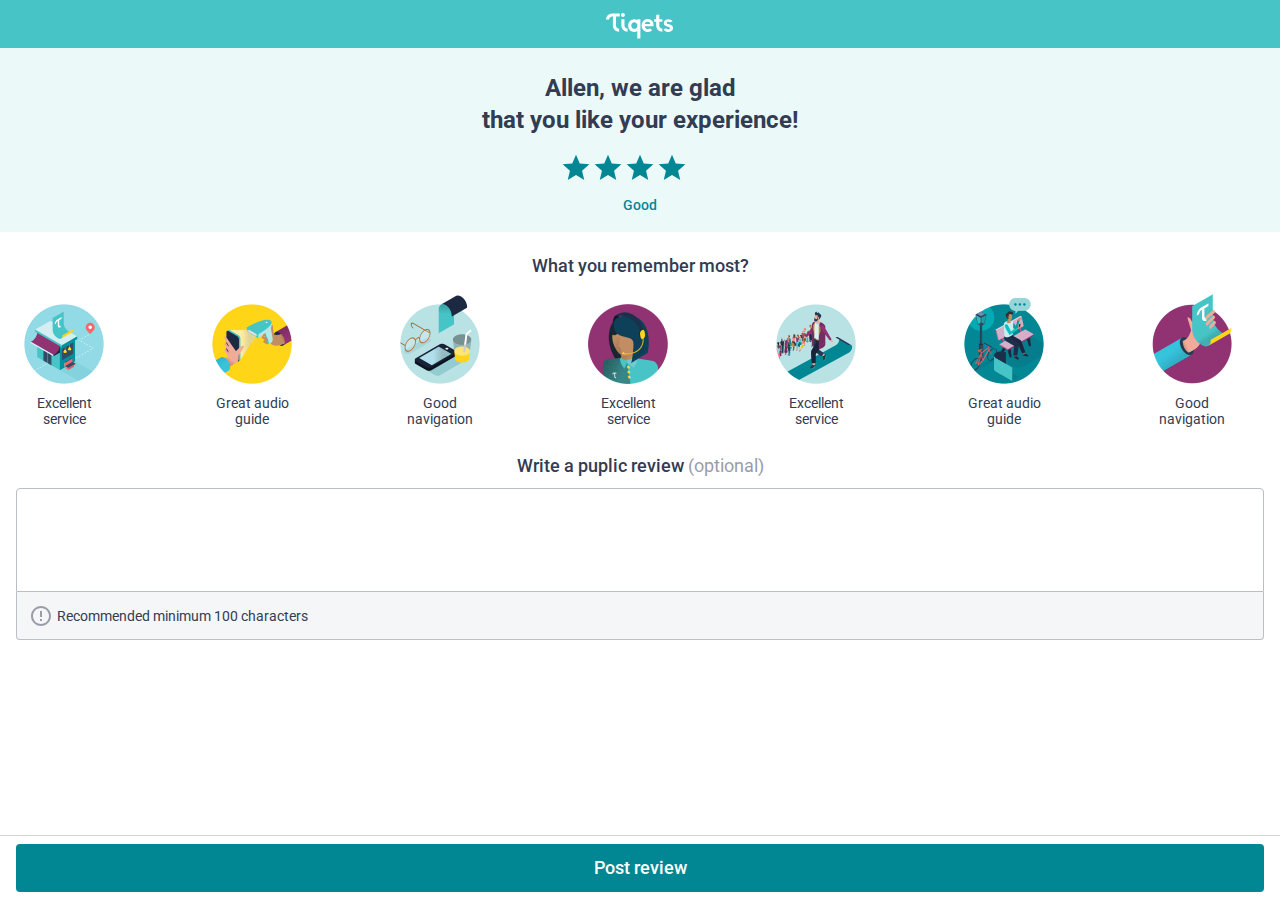
==== index.html @ e3830a28 "Second page" ====
<!DOCTYPE html>
<html lang="en">
<head>
	<meta charset="UTF-8">
	<!-- <meta name="viewport" content="width=1036"> -->
	<!-- <meta name="viewport" content="width=device-width, height=device-height, initial-scale=1.0, user-scalable=yes"> -->
	<meta name="viewport" content="width=device-width">
	<title>Review</title>
	<link rel="stylesheet" href="css/jquery.steps.css">
	<link rel="stylesheet" href="css/swiper.css">
	<link rel="stylesheet" href="css/bootstrap.css">
	<link rel="stylesheet" href="css/style.css">
	<link href="https://fonts.googleapis.com/css?family=Roboto:400,500,700&amp;subset=cyrillic" rel="stylesheet">
	<script src="javascript/jquery-3.1.0.min.js"></script>

</head>
<body>

<header>
	<img class="logo" src="images/logo.svg" alt="Tiqets">
</header>

<div class="intro">
	<h1 class="align-center bg">
		Allen, we are glad <br /> that you like your experience!
	</h1>
	<div class="rating-stars">
		<div class="rating-stars-wrap bg" data-title="Good" data-checked="3">
			<div class="rating-star star-1 star-on" data-title="Terrible"></div>
			<div class="rating-star star-2 star-on" data-title="Poor"></div>
			<div class="rating-star star-3 star-on" data-title="Average"></div>
			<div class="rating-star star-4 star-on" data-title="Good"></div>
			<div class="rating-star star-5" data-title="Excellent"></div>
		</div>
		<div class="rating-stars-title bg">
			Good
		</div>
	</div>
</div>


<div class="content">
	
	<div class="quick-answer">
		<h2 class="align-center bg">What you remember most?</h2>
		<div class="quick-answer-slider">
			<div class="quick-answer-slider-inner">
				<div class="quick-answer-slider-item bg">
					<div class="image bg">
						<div class="check-circle"></div>
						<img src="images/illustration/001.png" />
						<div class="check-wrap">
							<div class="check"></div>
						</div>
					</div>
					<div class="title">
						Excellent service
					</div>			
				</div>
				<div class="quick-answer-slider-item bg">
					<div class="image bg">
						<div class="check-circle"></div>
						<img src="images/illustration/002.png" />
						<div class="check-wrap">
							<div class="check"></div>
						</div>
					</div>
					<div class="title">
						Great audio guide
					</div>			
				</div>
				<div class="quick-answer-slider-item bg">
					<div class="image bg">
						<div class="check-circle"></div>
						<img src="images/illustration/003.png" />
						<div class="check-wrap">
							<div class="check"></div>
						</div>
					</div>
					<div class="title">
						Good navigation
					</div>			
				</div>
				<div class="quick-answer-slider-item bg">
					<div class="image bg">
						<div class="check-circle"></div>
						<img src="images/illustration/004.png" />
						<div class="check-wrap">
							<div class="check"></div>
						</div>
					</div>
					<div class="title">
						Excellent service
					</div>			
				</div>
				<div class="quick-answer-slider-item bg">
					<div class="image bg">
						<div class="check-circle"></div>
						<img src="images/illustration/005.png" />
						<div class="check-wrap">
							<div class="check"></div>
						</div>
					</div>
					<div class="title">
						Excellent service
					</div>			
				</div>
				<div class="quick-answer-slider-item bg">
					<div class="image bg">
						<div class="check-circle"></div>
						<img src="images/illustration/006.png" />
						<div class="check-wrap">
							<div class="check"></div>
						</div>
					</div>
					<div class="title">
						Great audio guide
					</div>			
				</div>
				<div class="quick-answer-slider-item bg">
					<div class="image bg">
						<div class="check-circle"></div>
						<img src="images/illustration/007.png" />
						<div class="check-wrap">
							<div class="check"></div>
						</div>
					</div>
					<div class="title">
						Good navigation
					</div>			
				</div>
			</div>
		</div>
	</div>
		
		
	<div class="review">
		<h2 class="align-center bg">Write a puplic review <span class="optional">(optional)</span></h2>
		<textarea name="text" id="review_textarea"></textarea>
		<div class="textarea-progress">
			<div class="textarea-progress-indicator">
				<div class="ic_error"></div>
			</div>
			<div class="textarea-progress-message">
				Recommended minimum 100 characters
			</div>
		</div>
	</div>
	
	
</div>
		
		
</div>






<div class="bottom-sticky">
	<a href="#" class="button button-green">Post review</a>
</div>

<script>
	$('.quick-answer-slider-item').on('click', function() {
		$(this).toggleClass('checked');
	})
		
	$('.rating-star').on('click', function() {
		$('.rating-star').removeClass('star-on').removeClass('hover');
		$('.rating-stars-title').removeClass('hover');
		$('.rating-stars-title').text($(this).attr('data-title'));
		$(this).parent().attr('data-title', $(this).attr('data-title'));
		$(this).parent().attr('data-checked', $(this).index());
		for (var i = 0; i <= $(this).index(); i++) {
		   $('.rating-star').eq(i).addClass('star-on');
		}
	})	

	$('.rating-star').mouseover(function() {
		$('.rating-star').removeClass('star-on').addClass('hover');
		$('.rating-stars-title').addClass('hover');
		$('.rating-stars-title').text($(this).attr('data-title'));
		for (var i = 0; i <= $(this).index(); i++) {
		   $('.rating-star').eq(i).addClass('star-on');
		}
	})	
	
	$('.rating-star').mouseout(function() {
		$('.rating-star').removeClass('star-on').removeClass('hover');
		$('.rating-stars-title').removeClass('hover');
		$('.rating-stars-title').text($(this).parent().attr('data-title'));
		for (var i = 0; i <= $(this).parent().attr('data-checked'); i++) {
		   $('.rating-star').eq(i).addClass('star-on');
		}
	})	
	
	
	
	$('#review_textarea').keyup(function(){
		var text = '';
		var icon = '';
		var color = '';
		var progressBar = document.querySelector('.progress-bar');

		
		if ($(this).val().length == 0) {
			icon = '<div class="ic_error"></div>';
			text = "Recommended minimum 100 characters";
			$(this).parent().children('.textarea-progress').children('.textarea-progress-indicator').html(icon);
			$(this).parent().children('.textarea-progress').children('.textarea-progress-message').text(text);
		} else if ($(this).val().length < 100) {
			icon = '<div class="progress-bar"><svg viewPort="0 0 100 100"><circle class="progress-bar-element shadow"></circle><circle class="progress-bar-element progress"></circle></svg></div>';
			text = $(this).val().length + ' / 100 minimun';
			$(this).parent().children('.textarea-progress').children('.textarea-progress-indicator').html(icon);
			$(this).parent().children('.textarea-progress').children('.textarea-progress-message').text(text);
			progressBar = document.querySelector('.progress-bar');
			progressBar.style.setProperty('--percent', $(this).val().length);
		} else {
			icon = '<div class="ic_check_circle"></div>';
			text = "Good review! Enough...";
			$(this).parent().children('.textarea-progress').children('.textarea-progress-indicator').html(icon);
			$(this).parent().children('.textarea-progress').children('.textarea-progress-message').text(text);
		}
		
	})
	
	




	function hasTouch() {
	    return 'ontouchstart' in document.documentElement
	           || navigator.maxTouchPoints > 0
	           || navigator.msMaxTouchPoints > 0;
	}
	
	if (hasTouch()) { // remove all :hover stylesheets
	    try { // prevent exception on browsers not supporting DOM styleSheets properly
	        for (var si in document.styleSheets) {
	            var styleSheet = document.styleSheets[si];
	            if (!styleSheet.rules) continue;
	
	            for (var ri = styleSheet.rules.length - 1; ri >= 0; ri--) {
	                if (!styleSheet.rules[ri].selectorText) continue;
	
	                if (styleSheet.rules[ri].selectorText.match(':hover')) {
	                    styleSheet.deleteRule(ri);
	                }
	            }
	        }
	    } catch (ex) {}
	}

</script>


<script src="javascript/custom.js"></script>
</body>
</html>
---- css/style.css ----
html {
  min-width: 320px;
  background: #fff;
	max-height: 999999px !important;
}

body {
  font-family: 'Roboto', sans-serif;
  font-size: 14px;
  line-height: 20px;
  font-weight: 400;
  color: #323C52;
  margin: 0 auto; }

header {
	width: 100%;
	height: 48px;
	background: #47C4C6;
	_box-shadow: 0 2px 4px 0 rgba(0,0,0,0.20);
	display: flex;
    align-items: center;
    justify-content: center;
    position: relative;
    z-index: 100;
}

header .logo {
	margin: 4px 0 0;
}

input[type=text] {
  -webkit-appearance: none;
  -moz-appearance: none;
  appearance: none;
}

.ic_error {
	width: 24px;
	height: 24px;
    -webkit-mask-image: url('../images/ic/error.svg');
    mask-image: url('../images/ic/error.svg');
}
.ic_check_circle{
	width: 24px;
	height: 24px;
    -webkit-mask-image: url('../images/ic/check_circle.svg');
    mask-image: url('../images/ic/check_circle.svg');
}

.bg {
	background: rgba(241,103,108,0.0);
}

.align-center {
	text-align: center;
}
h1 {
	font-size: 24px;
	line-height: 32px;
	padding: 8px 0;
	margin: 0;
	font-weight: 700;
	margin: 0 0 8px;
}

h2 {
	font-size: 18px;
	line-height: 24px;
	padding: 6px 0 2px;
	margin: 0 0 8px;
	font-weight: 500;
	
}

#logo {
	width: 68px;
	margin: 14px auto;
}



.intro {
	background: #ECF9F9;
	padding: 16px;
	position: relative;
}
.intro-question {
}
.intro-question-description {
	padding: -1px 0 3px;
}

.rating-stars {
	
}
.rating-stars-wrap {
	width: 160px;
	height: 32px;
	margin: 0 auto;
	padding: 0;
	display: flex;
    justify-content: space-between;
}
.rating-star {
	width: 32px;
	height: 32px;
	margin: 0;
	padding: 0;
	cursor: pointer;
    background-color: #018794;
    -webkit-mask-image: url('../images/ic/star_off.svg');
    mask-image: url('../images/ic/star_on.star_off');
    transition: all 0.2s;
}
.rating-star.star-on {
    -webkit-mask-image: url('../images/ic/star_on.svg');
    mask-image: url('../images/ic/star_on.svg');
}
.rating-star.hover {
    background-color: #47C4C6;
}
.rating-stars-title {
	font-weight: 500;
	font-size: 14px;
	color: #018794;
	text-align: center;
	line-height: 16px;
	margin: 8px 0 0;
	padding: 5px 0 3px;
    transition: all 0.2s;
}
.rating-stars-title.hover {
	color: #47C4C6;
}

.content {
	margin: 0;
	padding: 16px 16px 80px;
}



.quick-answer-slider {
	margin: 0 -16px;
	padding: 0 16px;
	overflow-x: scroll;
}
.quick-answer-slider-inner {
	display: flex;
	justify-content: space-between;
}
.quick-answer-slider-item {
	width: 96px;
	height: 136px;
	margin: 8px 8px 0 0;
	padding: 0;
	position: relative;
	cursor: pointer;
}
.quick-answer-slider-item:last-child {
	padding-right: 16px;
}
.quick-answer-slider-item .image {
	width: 80px;
	height: 80px;
	position: relative;
	margin: 8px 8px 0;
}
.quick-answer-slider-item .image img {
	width: 104px;
	height: 104px;
	position: absolute;
	z-index: 1;
	top: 50%;
	left: 50%;
	transform: translate(-50%, -50%);
    transition: all 0.2s;
}
.quick-answer-slider-item .check-circle {
	position: absolute;
	z-index: 0;
	top: 50%;
	left: 50%;
	width: 78px;
	height: 78px;
	border-radius: 50%;
	background: #47C4C6;
	transform: translate(-50%, -50%);
    transition: all 0.2s;
}
.quick-answer-slider-item.checked .check-circle {
	width: 92px;
	height: 92px;
	background: #018794;
}
.quick-answer-slider-item:hover .check-circle {
	width: 92px;
	height: 92px;
}
.quick-answer-slider-item:active .check-circle {
	width: 98px;
	height: 98px;
}
.quick-answer-slider-item:hover img {
	width: 112px;
	height: 112px;	
}
.quick-answer-slider-item.checked img {
	width: 112px;
	height: 112px;
}
.quick-answer-slider-item:active img {
	width: 118px;
	height: 118px;
}

.quick-answer-slider-item .check-wrap {
	position: absolute;
	top: 60px;
	left: 59px;
	width: 32px;
	height: 32px;
	background-color: #018794;
    z-index: 2;
    border-radius: 50%;
    opacity: 0;
    transition: all 0.2s;
}
.quick-answer-slider-item.checked .check-wrap {
	top: 55px;
	opacity: 1;
}

.quick-answer-slider-item.checked .check {
	width: 32px;
	height: 32px;
	background-color: #fff;
    -webkit-mask-image: url('../images/ic/check.svg');
    mask-image: url('../images/ic/check.svg');
}

.quick-answer-slider-item .title {
	margin: 11px 0 0;
	font-size: 14px;
	line-height: 16px;
	text-align: center;
}
.quick-answer-slider-item:hover .title {
	color: #018794;
}




.review {
	margin: 16px 0 0;
	padding: 0;
}
.review h2 span.optional {
	font-weight: normal;
	color: #989DA8;	
}

.review textarea {
	display: block;
	width: 100%;
	height: 104px;
	border: 1px solid #BABEC5;
	border-radius: 4px 4px 0 0;
	padding: 16px;
    margin: 0;
    box-sizing: border-box;
    resize: none;
	font-size: 16px;
	line-height: 24px;
	box-shadow: none;
	outline: none;    
    -webkit-appearance: none;
    -moz-appearance: none;
}
.review textarea:focus {
	outline: none;
	border: 2px solid #47C4C6;
	padding: 15px;
}
.review .textarea-progress {
    box-sizing: border-box;
	padding: 12px 8px 11px;
	margin: 0;
	font-size: 14px;
	line-height: 16px;
	border: 1px solid #BABEC5;
	border-width: 0 1px 1px;
	border-radius: 0 0 4px 4px;
	background: #F5F6F8;
	position: relative;
}
.review .textarea-progress-indicator {
	position: absolute;
	top: 12px;
	left: 12px;
	width: 24px;
	height: 24px;
	display: block;
	float: left;
}
.review .textarea-progress-indicator .ic_error {
	background: #989DA8;
}
.review .textarea-progress-indicator .ic_check_circle {
	background: #018794;
}

.review .textarea-progress-message {
	display: block;
	padding: 4px 0 4px 32px;
}



.progress-bar {
    --size: 24px;
    --radius: 8;
    --percent: 0;
    --width: 3px;

    --bar-color: #018794;
    --inactive-color: #D2D4D9;

    height: var(--size);
    width: var(--size);
    border-radius: 50%;
    margin: auto;
    margin-bottom: 30px;
}

.progress-bar svg {
    width: 100%;
    height: 100%;
    transform: rotate(-90deg);
}
.progress-bar .shadow {
    stroke: var(--inactive-color);
}

.progress-bar .progress-bar-element {
    stroke-dashoffset: 0;
    transition: stroke-dashoffset 0.5s, stroke .5s;
    stroke-width: var(--width);
    cx: 50%;
    cy: 50%;
    r: var(--radius);
    fill: transparent;
    stroke-dashoffset: 0;
}

.progress-bar .progress {
    stroke: var(--bar-color);
    stroke-dashoffset: calc(((100 - var(--percent)) / 100) * 3.14 * 2 * var(--radius));
    stroke-dasharray: calc(3.14 * 2 * var(--radius));
}






.bottom-sticky {
	position: fixed;
	left: 0;
	right: 0;
	bottom: 0;
	margin: 0;
	padding: 8px 16px;
	background: #fff;
	border-top: 1px solid #D2D4D9;
	z-index: 100;
}
.button {
	display: block;
	border-radius: 4px;
	font-weight: 500;
	font-size: 18px;
	text-align: center;
	line-height: 18px;
	padding: 15px 32px;
	margin: 0;
	text-decoration: none;
	-webkit-transition: all 0.5s; /* Safari */
    transition: all 0.5s;

}
.button.button-green {
	background: #018794;
	color: #FFFFFF;
}
.button.button-green .button-icon {
	background: #FFFFFF;
}
.button.button-green:hover {
	background: #006973;
}

.button.button-grey {
	background: #D2D4D9;
	color: #323C52;
}
.button.button-grey .button-icon {
	background: #323C52;
}
.button.button-grey:hover {
	background: #BFC3CC;
}

.button .button-icon {
	display: inline-block;
	vertical-align: middle;
	width: 24px;
	height: 24px;
	margin: -4px 0;
}
.button .button-icon.chevron_right {
    -webkit-mask-image: url('../images/ic/chevron_right.svg');
    mask-image: url('../images/ic/chevron_right.svg');
}	





.icon-image {
	width: 80px;
	height: 80px;
	position: relative;
	margin: 8px 8px 0;
}
.icon-right-top {
	float: right;
	margin: 16px 0 16px 16px;
}
.icon-image img {
	width: 104px;
	height: 104px;
	position: absolute;
	z-index: 1;
	top: 50%;
	left: 50%;
	transform: translate(-50%, -50%);
    transition: all 0.2s;
}


.question-stepper {

}
.question-stepper-title {
	margin: 8px 0;
	padding: 3px 0 5px;
	font-size: 14px;
	color: #953677;
	letter-spacing: 1.5px;
	line-height: 16px;
	font-weight: 500;
	text-transform: uppercase;
}
.question-stepper-steps {
	width: 100%;
	margin: 0 0 8px;
	display: flex;
    justify-content: space-between;
}
.question-stepper-steps > div {
	width: 19.5%;
	height: 8px;
	background: #E7D4E1;
	border-radius: 2px;
}
.question-stepper-steps > div > div {
	height: 8px;
	background: #953677;
	width: 0;
	border-radius: 2px;
    transition: all 0.2s;
}
.question-stepper-steps > div.step-on > div {
	width: 100%;
}







.question-type-icons {
	width: 300px;
	margin: 0 auto;
	display: flex;
	justify-content: space-between;
}
.question-type-icons-item {
	width: 96px;
	height: 136px;
	margin: 0 8px 0 0;
	padding: 0;
	position: relative;
	cursor: pointer;
}
.question-type-icons-item:last-child { 
	margin: 0;
}
.question-type-icons-item .icon-wrap {
	width: 80px;
    height: 80px;
    position: relative;
    margin: 8px 8px 0;
}
.question-type-icons-item .icon_bg {
	width: 80px;
	height: 80px;
	position: absolute;
	left: 50%;
	top: 50%;
	transform: translate(-50%, -50%);
	background: #FFFFFF;
	border: 1px solid #BABEC5;
	border-radius: 50%;
    transition: all 0.2s;
}
.question-type-icons-item:hover .icon_bg {
	width: 88px;
	height: 88px;
}
.question-type-icons-item .icon {
	width: 48px;
	height: 48px;
	position: absolute;
	left: 50%;
	top: 50%;
	transform: translate(-50%, -50%);
    transition: all 0.2s;
}


.question-type-icons-item.grey .icon {
	background-color: #777D8C;
}
.question-type-icons-item.grey.active .icon_bg {
	background: #777D8C;
	border: 1px solid #777D8C;
	width: 88px;
	height: 88px;
}
.question-type-icons-item.grey.active .icon {
	background-color: #fff;
}


.question-type-icons-item.red .icon {
	background-color: #F1676C;
}
.question-type-icons-item.red.active .icon_bg {
	background: #F1676C;
	border: 1px solid #F1676C;
	width: 88px;
	height: 88px;
}
.question-type-icons-item.red.active .icon {
	background-color: #fff;
}


.question-type-icons-item.green .icon {
	background-color: #47C4C6;
}
.question-type-icons-item.green.active .icon_bg {
	background: #47C4C6;
	border: 1px solid #47C4C6;
	width: 88px;
	height: 88px;
}
.question-type-icons-item.green.active .icon {
	background-color: #fff;
}


.question-type-icons-item .icon.icon-bad {
    -webkit-mask-image: url('../images/ic/smile_bad.svg');
    mask-image: url('../images/ic/smile_bad.svg');
}
.question-type-icons-item .icon.icon-neutral {
    -webkit-mask-image: url('../images/ic/smile_neutral.svg');
    mask-image: url('../images/ic/smile_neutral.svg');
}
.question-type-icons-item .icon.icon-good {
    -webkit-mask-image: url('../images/ic/smile_good.svg');
    mask-image: url('../images/ic/smile_good.svg');
}
.question-type-icons-item .title {
	margin: 11px 0 0;
	font-size: 14px;
	line-height: 16px;
	text-align: center;
}
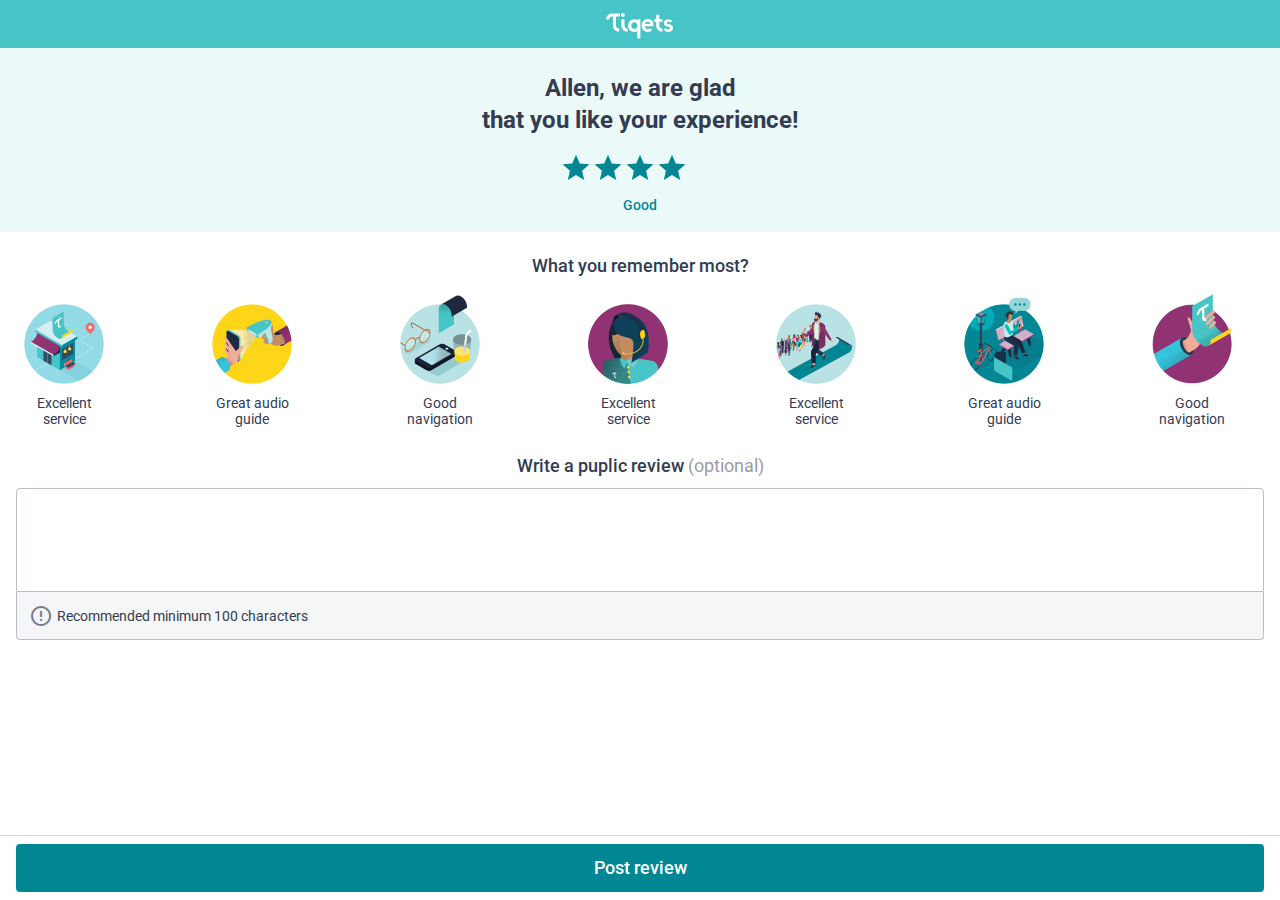
==== commit f4d2258b: "Material icons from Google, add questions types" ====
--- a/index.html
+++ b/index.html
@@ -11,6 +11,8 @@
 	<link rel="stylesheet" href="css/bootstrap.css">
 	<link rel="stylesheet" href="css/style.css">
 	<link href="https://fonts.googleapis.com/css?family=Roboto:400,500,700&amp;subset=cyrillic" rel="stylesheet">
+	<link href="https://fonts.googleapis.com/icon?family=Material+Icons"
+      rel="stylesheet">
 	<script src="javascript/jquery-3.1.0.min.js"></script>
 
 </head>
@@ -49,9 +51,7 @@
 					<div class="image bg">
 						<div class="check-circle"></div>
 						<img src="images/illustration/001.png" />
-						<div class="check-wrap">
-							<div class="check"></div>
-						</div>
+						<div class="check-wrap"><i class="material-icons md-24">check</i></div>
 					</div>
 					<div class="title">
 						Excellent service
@@ -61,9 +61,7 @@
 					<div class="image bg">
 						<div class="check-circle"></div>
 						<img src="images/illustration/002.png" />
-						<div class="check-wrap">
-							<div class="check"></div>
-						</div>
+						<div class="check-wrap"><i class="material-icons md-24">check</i></div>
 					</div>
 					<div class="title">
 						Great audio guide
@@ -73,9 +71,7 @@
 					<div class="image bg">
 						<div class="check-circle"></div>
 						<img src="images/illustration/003.png" />
-						<div class="check-wrap">
-							<div class="check"></div>
-						</div>
+						<div class="check-wrap"><i class="material-icons md-24">check</i></div>
 					</div>
 					<div class="title">
 						Good navigation
@@ -85,9 +81,7 @@
 					<div class="image bg">
 						<div class="check-circle"></div>
 						<img src="images/illustration/004.png" />
-						<div class="check-wrap">
-							<div class="check"></div>
-						</div>
+						<div class="check-wrap"><i class="material-icons md-24">check</i></div>
 					</div>
 					<div class="title">
 						Excellent service
@@ -97,9 +91,7 @@
 					<div class="image bg">
 						<div class="check-circle"></div>
 						<img src="images/illustration/005.png" />
-						<div class="check-wrap">
-							<div class="check"></div>
-						</div>
+						<div class="check-wrap"><i class="material-icons md-24">check</i></div>
 					</div>
 					<div class="title">
 						Excellent service
@@ -109,9 +101,7 @@
 					<div class="image bg">
 						<div class="check-circle"></div>
 						<img src="images/illustration/006.png" />
-						<div class="check-wrap">
-							<div class="check"></div>
-						</div>
+						<div class="check-wrap"><i class="material-icons md-24">check</i></div>
 					</div>
 					<div class="title">
 						Great audio guide
@@ -121,9 +111,7 @@
 					<div class="image bg">
 						<div class="check-circle"></div>
 						<img src="images/illustration/007.png" />
-						<div class="check-wrap">
-							<div class="check"></div>
-						</div>
+						<div class="check-wrap"><i class="material-icons md-24">check</i></div>
 					</div>
 					<div class="title">
 						Good navigation
@@ -139,7 +127,7 @@
 		<textarea name="text" id="review_textarea"></textarea>
 		<div class="textarea-progress">
 			<div class="textarea-progress-indicator">
-				<div class="ic_error"></div>
+				<i class="material-icons md-24 md-grey">error_outline</i>
 			</div>
 			<div class="textarea-progress-message">
 				Recommended minimum 100 characters
@@ -162,100 +150,6 @@
 	<a href="#" class="button button-green">Post review</a>
 </div>
 
-<script>
-	$('.quick-answer-slider-item').on('click', function() {
-		$(this).toggleClass('checked');
-	})
-		
-	$('.rating-star').on('click', function() {
-		$('.rating-star').removeClass('star-on').removeClass('hover');
-		$('.rating-stars-title').removeClass('hover');
-		$('.rating-stars-title').text($(this).attr('data-title'));
-		$(this).parent().attr('data-title', $(this).attr('data-title'));
-		$(this).parent().attr('data-checked', $(this).index());
-		for (var i = 0; i <= $(this).index(); i++) {
-		   $('.rating-star').eq(i).addClass('star-on');
-		}
-	})	
-
-	$('.rating-star').mouseover(function() {
-		$('.rating-star').removeClass('star-on').addClass('hover');
-		$('.rating-stars-title').addClass('hover');
-		$('.rating-stars-title').text($(this).attr('data-title'));
-		for (var i = 0; i <= $(this).index(); i++) {
-		   $('.rating-star').eq(i).addClass('star-on');
-		}
-	})	
-	
-	$('.rating-star').mouseout(function() {
-		$('.rating-star').removeClass('star-on').removeClass('hover');
-		$('.rating-stars-title').removeClass('hover');
-		$('.rating-stars-title').text($(this).parent().attr('data-title'));
-		for (var i = 0; i <= $(this).parent().attr('data-checked'); i++) {
-		   $('.rating-star').eq(i).addClass('star-on');
-		}
-	})	
-	
-	
-	
-	$('#review_textarea').keyup(function(){
-		var text = '';
-		var icon = '';
-		var color = '';
-		var progressBar = document.querySelector('.progress-bar');
-
-		
-		if ($(this).val().length == 0) {
-			icon = '<div class="ic_error"></div>';
-			text = "Recommended minimum 100 characters";
-			$(this).parent().children('.textarea-progress').children('.textarea-progress-indicator').html(icon);
-			$(this).parent().children('.textarea-progress').children('.textarea-progress-message').text(text);
-		} else if ($(this).val().length < 100) {
-			icon = '<div class="progress-bar"><svg viewPort="0 0 100 100"><circle class="progress-bar-element shadow"></circle><circle class="progress-bar-element progress"></circle></svg></div>';
-			text = $(this).val().length + ' / 100 minimun';
-			$(this).parent().children('.textarea-progress').children('.textarea-progress-indicator').html(icon);
-			$(this).parent().children('.textarea-progress').children('.textarea-progress-message').text(text);
-			progressBar = document.querySelector('.progress-bar');
-			progressBar.style.setProperty('--percent', $(this).val().length);
-		} else {
-			icon = '<div class="ic_check_circle"></div>';
-			text = "Good review! Enough...";
-			$(this).parent().children('.textarea-progress').children('.textarea-progress-indicator').html(icon);
-			$(this).parent().children('.textarea-progress').children('.textarea-progress-message').text(text);
-		}
-		
-	})
-	
-	
-
-
-
-
-	function hasTouch() {
-	    return 'ontouchstart' in document.documentElement
-	           || navigator.maxTouchPoints > 0
-	           || navigator.msMaxTouchPoints > 0;
-	}
-	
-	if (hasTouch()) { // remove all :hover stylesheets
-	    try { // prevent exception on browsers not supporting DOM styleSheets properly
-	        for (var si in document.styleSheets) {
-	            var styleSheet = document.styleSheets[si];
-	            if (!styleSheet.rules) continue;
-	
-	            for (var ri = styleSheet.rules.length - 1; ri >= 0; ri--) {
-	                if (!styleSheet.rules[ri].selectorText) continue;
-	
-	                if (styleSheet.rules[ri].selectorText.match(':hover')) {
-	                    styleSheet.deleteRule(ri);
-	                }
-	            }
-	        }
-	    } catch (ex) {}
-	}
-
-</script>
-
 
 <script src="javascript/custom.js"></script>
 </body>
--- a/css/style.css
+++ b/css/style.css
@@ -24,6 +24,18 @@
     z-index: 100;
 }
 
+/* Rules for sizing the icon */
+.material-icons.md-18 { font-size: 18px; }
+.material-icons.md-24 { font-size: 24px; }
+.material-icons.md-36 { font-size: 36px; }
+.material-icons.md-48 { font-size: 48px; }
+
+/* Colors */
+.material-icons.md-grey 	{ color: rgba(119, 125, 140, 1.0); }
+.material-icons.md-red 		{ color: rgba(241, 103, 108, 1.0); }
+.material-icons.md-green 	{ color: rgba(71, 196, 198, 1.0); }
+
+
 header .logo {
 	margin: 4px 0 0;
 }
@@ -87,7 +99,8 @@
 .intro-question {
 }
 .intro-question-description {
-	padding: -1px 0 3px;
+	padding: 0 0 4px;
+	margin-top: -8px;
 }
 
 .rating-stars {
@@ -217,7 +230,7 @@
 .quick-answer-slider-item .check-wrap {
 	position: absolute;
 	top: 60px;
-	left: 59px;
+	left: 56px;
 	width: 32px;
 	height: 32px;
 	background-color: #018794;
@@ -231,12 +244,9 @@
 	opacity: 1;
 }
 
-.quick-answer-slider-item.checked .check {
-	width: 32px;
-	height: 32px;
-	background-color: #fff;
-    -webkit-mask-image: url('../images/ic/check.svg');
-    mask-image: url('../images/ic/check.svg');
+.quick-answer-slider-item .material-icons {
+	color: #fff;
+	padding: 4px;
 }
 
 .quick-answer-slider-item .title {
@@ -280,8 +290,8 @@
 }
 .review textarea:focus {
 	outline: none;
-	border: 2px solid #47C4C6;
-	padding: 15px;
+	border: 1px solid #018794;
+	padding: 16px;
 }
 .review .textarea-progress {
     box-sizing: border-box;
@@ -303,6 +313,7 @@
 	height: 24px;
 	display: block;
 	float: left;
+	color: #018794;
 }
 .review .textarea-progress-indicator .ic_error {
 	background: #989DA8;
@@ -412,16 +423,9 @@
 	background: #BFC3CC;
 }
 
-.button .button-icon {
-	display: inline-block;
+.button .material-icons {
 	vertical-align: middle;
-	width: 24px;
-	height: 24px;
-	margin: -4px 0;
-}
-.button .button-icon.chevron_right {
-    -webkit-mask-image: url('../images/ic/chevron_right.svg');
-    mask-image: url('../images/ic/chevron_right.svg');
+    transition: all 0.5s;
 }	
 
 
@@ -531,19 +535,15 @@
 	width: 88px;
 	height: 88px;
 }
-.question-type-icons-item .icon {
-	width: 48px;
-	height: 48px;
+.question-type-icons-item .material-icons {
 	position: absolute;
 	left: 50%;
 	top: 50%;
 	transform: translate(-50%, -50%);
     transition: all 0.2s;
 }
-
-
-.question-type-icons-item.grey .icon {
-	background-color: #777D8C;
+.question-type-icons-item.active .material-icons {
+	color: #fff;
 }
 .question-type-icons-item.grey.active .icon_bg {
 	background: #777D8C;
@@ -551,51 +551,18 @@
 	width: 88px;
 	height: 88px;
 }
-.question-type-icons-item.grey.active .icon {
-	background-color: #fff;
-}
-
-
-.question-type-icons-item.red .icon {
-	background-color: #F1676C;
-}
 .question-type-icons-item.red.active .icon_bg {
 	background: #F1676C;
 	border: 1px solid #F1676C;
 	width: 88px;
 	height: 88px;
 }
-.question-type-icons-item.red.active .icon {
-	background-color: #fff;
-}
-
-
-.question-type-icons-item.green .icon {
-	background-color: #47C4C6;
-}
 .question-type-icons-item.green.active .icon_bg {
 	background: #47C4C6;
 	border: 1px solid #47C4C6;
 	width: 88px;
 	height: 88px;
 }
-.question-type-icons-item.green.active .icon {
-	background-color: #fff;
-}
-
-
-.question-type-icons-item .icon.icon-bad {
-    -webkit-mask-image: url('../images/ic/smile_bad.svg');
-    mask-image: url('../images/ic/smile_bad.svg');
-}
-.question-type-icons-item .icon.icon-neutral {
-    -webkit-mask-image: url('../images/ic/smile_neutral.svg');
-    mask-image: url('../images/ic/smile_neutral.svg');
-}
-.question-type-icons-item .icon.icon-good {
-    -webkit-mask-image: url('../images/ic/smile_good.svg');
-    mask-image: url('../images/ic/smile_good.svg');
-}
 .question-type-icons-item .title {
 	margin: 11px 0 0;
 	font-size: 14px;
@@ -607,3 +574,41 @@
 
 
 
+.question-type-options-item {
+	margin: 0 0 8px;
+	padding: 11px 12px 11px 44px;
+	background: #FFFFFF;
+	border: 1px solid #BABEC5;
+	border-radius: 4px;
+	position: relative;
+	font-size: 16px;
+	color: #323C52;
+	line-height: 24px;
+	cursor: pointer;
+	box-sizing: border-box;
+    transition: all 0.2s;
+}
+.question-type-options-item.active {
+	background: #47C4C6;
+	border: 1px solid #47C4C6;
+	color: #fff;
+}
+.question-type-options-item .material-icons {
+	position: absolute;
+	top: 11px;
+	left: 11px;
+    transition: all 0.2s;
+}
+.question-type-options-item .material-icons.blank {
+	color: #BABEC5;
+}
+.question-type-options-item.active .material-icons.blank {
+	opacity: 0;
+}
+.question-type-options-item .material-icons.checked {
+	color: #fff;
+	opacity: 0;
+}
+.question-type-options-item.active .material-icons.checked {
+	opacity: 1;
+}
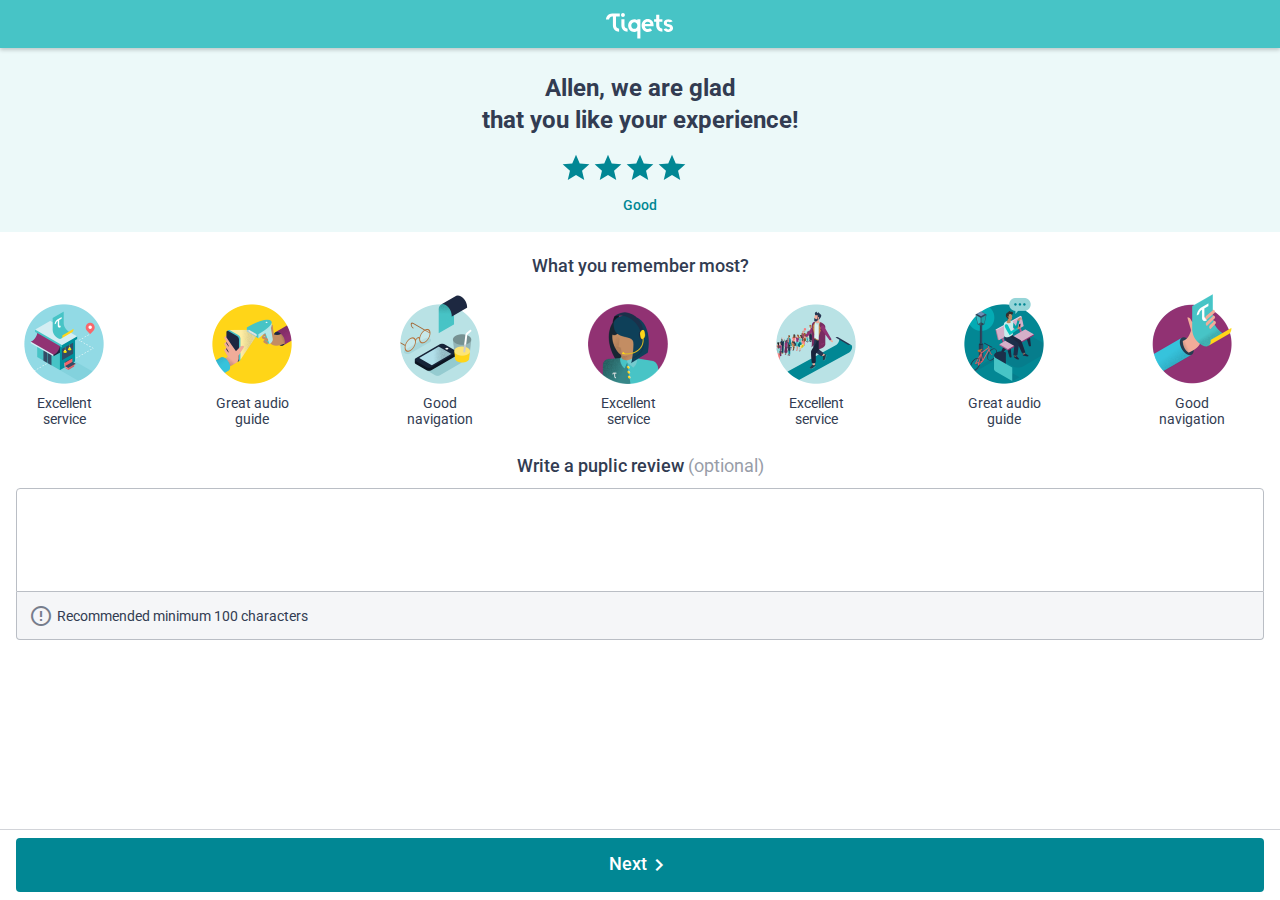
==== commit 69d0ccb7: "Steps flow" ====
--- a/index.html
+++ b/index.html
@@ -5,7 +5,7 @@
 	<!-- <meta name="viewport" content="width=1036"> -->
 	<!-- <meta name="viewport" content="width=device-width, height=device-height, initial-scale=1.0, user-scalable=yes"> -->
 	<meta name="viewport" content="width=device-width">
-	<title>Review</title>
+	<title>Index</title>
 	<link rel="stylesheet" href="css/jquery.steps.css">
 	<link rel="stylesheet" href="css/swiper.css">
 	<link rel="stylesheet" href="css/bootstrap.css">
@@ -23,19 +23,31 @@
 </header>
 
 <div class="intro">
-	<h1 class="align-center bg">
-		Allen, we are glad <br /> that you like your experience!
-	</h1>
-	<div class="rating-stars">
-		<div class="rating-stars-wrap bg" data-title="Good" data-checked="3">
-			<div class="rating-star star-1 star-on" data-title="Terrible"></div>
-			<div class="rating-star star-2 star-on" data-title="Poor"></div>
-			<div class="rating-star star-3 star-on" data-title="Average"></div>
-			<div class="rating-star star-4 star-on" data-title="Good"></div>
-			<div class="rating-star star-5" data-title="Excellent"></div>
-		</div>
-		<div class="rating-stars-title bg">
-			Good
+	<div id="intro_1" class="intro_step active bg" data-step="1">
+		<h1 class="align-center bg">Allen, we are glad <br /> that you like your experience!</h1>
+		<div class="rating-stars">
+			<div class="rating-stars-wrap bg" data-title="Good" data-checked="3">
+				<div class="rating-star star-1 star-on" data-title="Terrible"></div>
+				<div class="rating-star star-2 star-on" data-title="Poor"></div>
+				<div class="rating-star star-3 star-on" data-title="Average"></div>
+				<div class="rating-star star-4 star-on" data-title="Good"></div>
+				<div class="rating-star star-5" data-title="Excellent"></div>
+			</div>
+			<div class="rating-stars-title bg">Good</div>
+		</div>
+	</div>
+	<div id="intro_2" class="intro_step bg" data-step="2">
+		<div class="icon-image icon-right-top bg"><img src="images/illustration/003.png" /></div>
+		<h1 class="bg">Can you tell us more?</h1>
+		<div class="intro-question-description bg">Your feedback helps other visitors to plan their trips!</div>
+		<div class="question-stepper">
+			<div class="question-stepper-title bg">Step <span>1</span> / 5</div>
+			<div class="question-stepper-steps">
+				<div class="question_step"><div></div></div>
+				<div class="question_step"><div></div></div>
+				<div class="question_step"><div></div></div>
+				<div class="question_step"><div></div></div>
+			</div>
 		</div>
 	</div>
 </div>
@@ -43,101 +55,211 @@
 
 <div class="content">
 	
-	<div class="quick-answer">
-		<h2 class="align-center bg">What you remember most?</h2>
-		<div class="quick-answer-slider">
-			<div class="quick-answer-slider-inner">
-				<div class="quick-answer-slider-item bg">
-					<div class="image bg">
-						<div class="check-circle"></div>
-						<img src="images/illustration/001.png" />
-						<div class="check-wrap"><i class="material-icons md-24">check</i></div>
-					</div>
-					<div class="title">
-						Excellent service
-					</div>			
-				</div>
-				<div class="quick-answer-slider-item bg">
-					<div class="image bg">
-						<div class="check-circle"></div>
-						<img src="images/illustration/002.png" />
-						<div class="check-wrap"><i class="material-icons md-24">check</i></div>
-					</div>
-					<div class="title">
-						Great audio guide
-					</div>			
-				</div>
-				<div class="quick-answer-slider-item bg">
-					<div class="image bg">
-						<div class="check-circle"></div>
-						<img src="images/illustration/003.png" />
-						<div class="check-wrap"><i class="material-icons md-24">check</i></div>
-					</div>
-					<div class="title">
-						Good navigation
-					</div>			
-				</div>
-				<div class="quick-answer-slider-item bg">
-					<div class="image bg">
-						<div class="check-circle"></div>
-						<img src="images/illustration/004.png" />
-						<div class="check-wrap"><i class="material-icons md-24">check</i></div>
-					</div>
-					<div class="title">
-						Excellent service
-					</div>			
-				</div>
-				<div class="quick-answer-slider-item bg">
-					<div class="image bg">
-						<div class="check-circle"></div>
-						<img src="images/illustration/005.png" />
-						<div class="check-wrap"><i class="material-icons md-24">check</i></div>
-					</div>
-					<div class="title">
-						Excellent service
-					</div>			
-				</div>
-				<div class="quick-answer-slider-item bg">
-					<div class="image bg">
-						<div class="check-circle"></div>
-						<img src="images/illustration/006.png" />
-						<div class="check-wrap"><i class="material-icons md-24">check</i></div>
-					</div>
-					<div class="title">
-						Great audio guide
-					</div>			
-				</div>
-				<div class="quick-answer-slider-item bg">
-					<div class="image bg">
-						<div class="check-circle"></div>
-						<img src="images/illustration/007.png" />
-						<div class="check-wrap"><i class="material-icons md-24">check</i></div>
-					</div>
-					<div class="title">
-						Good navigation
-					</div>			
-				</div>
-			</div>
-		</div>
-	</div>
-		
-		
-	<div class="review">
-		<h2 class="align-center bg">Write a puplic review <span class="optional">(optional)</span></h2>
-		<textarea name="text" id="review_textarea"></textarea>
-		<div class="textarea-progress">
-			<div class="textarea-progress-indicator">
-				<i class="material-icons md-24 md-grey">error_outline</i>
-			</div>
-			<div class="textarea-progress-message">
-				Recommended minimum 100 characters
-			</div>
-		</div>
-	</div>
-	
-	
-</div>
-		
+	<div id="content_1" class="content_step active bg" data-step="1">
+		<div class="quick-answer">
+			<h2 class="align-center bg">What you remember most?</h2>
+			<div class="quick-answer-slider">
+				<div class="quick-answer-slider-inner">
+					<div class="quick-answer-slider-item bg">
+						<div class="image bg">
+							<div class="check-circle"></div>
+							<img src="images/illustration/001.png" />
+							<div class="check-wrap"><i class="material-icons md-24">check</i></div>
+						</div>
+						<div class="title">Excellent service</div>			
+					</div>
+					<div class="quick-answer-slider-item bg">
+						<div class="image bg">
+							<div class="check-circle"></div>
+							<img src="images/illustration/002.png" />
+							<div class="check-wrap"><i class="material-icons md-24">check</i></div>
+						</div>
+						<div class="title">Great audio guide</div>			
+					</div>
+					<div class="quick-answer-slider-item bg">
+						<div class="image bg">
+							<div class="check-circle"></div>
+							<img src="images/illustration/003.png" />
+							<div class="check-wrap"><i class="material-icons md-24">check</i></div>
+						</div>
+						<div class="title">Good navigation</div>			
+					</div>
+					<div class="quick-answer-slider-item bg">
+						<div class="image bg">
+							<div class="check-circle"></div>
+							<img src="images/illustration/004.png" />
+							<div class="check-wrap"><i class="material-icons md-24">check</i></div>
+						</div>
+						<div class="title">Excellent service</div>
+					</div>
+					<div class="quick-answer-slider-item bg">
+						<div class="image bg">
+							<div class="check-circle"></div>
+							<img src="images/illustration/005.png" />
+							<div class="check-wrap"><i class="material-icons md-24">check</i></div>
+						</div>
+						<div class="title">Excellent service</div>
+					</div>
+					<div class="quick-answer-slider-item bg">
+						<div class="image bg">
+							<div class="check-circle"></div>
+							<img src="images/illustration/006.png" />
+							<div class="check-wrap"><i class="material-icons md-24">check</i></div>
+						</div>
+						<div class="title">Great audio guide</div>
+					</div>
+					<div class="quick-answer-slider-item bg">
+						<div class="image bg">
+							<div class="check-circle"></div>
+							<img src="images/illustration/007.png" />
+							<div class="check-wrap"><i class="material-icons md-24">check</i></div>
+						</div>
+						<div class="title">Good navigation</div>
+					</div>
+				</div>
+			</div>
+		</div>
+		<div class="review">
+			<h2 class="align-center bg">Write a puplic review <span class="optional">(optional)</span></h2>
+			<textarea name="text" id="review_textarea"></textarea>
+			<div class="textarea-progress">
+				<div class="textarea-progress-indicator">
+					<i class="material-icons md-24 md-grey">error_outline</i>
+				</div>
+				<div class="textarea-progress-message">
+					Recommended minimum 100 characters
+				</div>
+			</div>
+		</div>
+	</div>
+	
+	
+	<div id="content_2" class="content_step bg" data-step="2">
+		<h1 class="align-center bg">
+			How long was the line of people you skipped at the entrance? 
+		</h1>
+		<div class="question-type-options">
+			<div class="question-type-options-item">
+				<i class="material-icons md-24 checked">radio_button_checked</i>	
+				<i class="material-icons md-24 blank">radio_button_unchecked</i>		
+				<div class="title">Less than 10 mins</div>	
+			</div>
+			<div class="question-type-options-item">
+				<i class="material-icons md-24 checked">radio_button_checked</i>	
+				<i class="material-icons md-24 blank">radio_button_unchecked</i>		
+				<div class="title">10–30 mins</div>	
+			</div>
+			<div class="question-type-options-item">
+				<i class="material-icons md-24 checked">radio_button_checked</i>	
+				<i class="material-icons md-24 blank">radio_button_unchecked</i>		
+				<div class="title">30–60 mins</div>	
+			</div>
+			<div class="question-type-options-item">
+				<i class="material-icons md-24 checked">radio_button_checked</i>	
+				<i class="material-icons md-24 blank">radio_button_unchecked</i>		
+				<div class="title">More than 60 mins</div>	
+			</div>
+			<div class="question-type-options-item">
+				<i class="material-icons md-24 checked">radio_button_checked</i>	
+				<i class="material-icons md-24 blank">radio_button_unchecked</i>		
+				<div class="title">Don't know</div>	
+			</div>
+		</div>
+	</div>	
+	
+	
+	<div id="content_3" class="content_step bg" data-step="3">
+		<h1 class="align-center bg">
+			How long was the line of people you skipped at the entrance? 
+		</h1>
+		<div class="question-type-options multiple">
+			<div class="question-type-options-item">
+				<i class="material-icons md-24 checked">check_box</i>	
+				<i class="material-icons md-24 blank">check_box_outline_blank</i>		
+				<div class="title">Less than 10 mins</div>	
+			</div>
+			<div class="question-type-options-item">
+				<i class="material-icons md-24 checked">check_box</i>	
+				<i class="material-icons md-24 blank">check_box_outline_blank</i>		
+				<div class="title">10–30 mins</div>	
+			</div>
+			<div class="question-type-options-item">
+				<i class="material-icons md-24 checked">check_box</i>	
+				<i class="material-icons md-24 blank">check_box_outline_blank</i>		
+				<div class="title">30–60 mins</div>	
+			</div>
+			<div class="question-type-options-item">
+				<i class="material-icons md-24 checked">check_box</i>	
+				<i class="material-icons md-24 blank">check_box_outline_blank</i>		
+				<div class="title">More than 60 mins</div>	
+			</div>
+			<div class="question-type-options-item">
+				<i class="material-icons md-24 checked">check_box</i>	
+				<i class="material-icons md-24 blank">check_box_outline_blank</i>		
+				<div class="title">Don't know</div>	
+			</div>
+		</div>	
+	</div>
+
+
+	<div id="content_4" class="content_step bg" data-step="4">
+		<h1 class="align-center bg">
+			What did you think about the Tiqets booking process?
+		</h1>
+		<div class="question-type-icons">
+			<div class="question-type-icons-item red bg">
+				<div class="icon-wrap bg">
+					<div class="icon_bg"></div>
+					<i class="material-icons md-48 md-red">mood_bad</i>		
+				</div>
+				<div class="title">Terrible</div>	
+			</div>
+			<div class="question-type-icons-item grey bg">
+				<div class="icon-wrap bg">
+					<div class="icon_bg"></div>
+					<i class="material-icons md-48 md-grey">sentiment_satisfied</i>		
+				</div>
+				<div class="title">Neutral</div>	
+			</div>
+			<div class="question-type-icons-item green bg">
+				<div class="icon-wrap bg">
+					<div class="icon_bg"></div>
+					<i class="material-icons md-48 md-green">mood</i>			
+				</div>
+				<div class="title">Good</div>	
+			</div>
+		</div>	
+	</div>
+
+
+	<div id="content_5" class="content_step bg" data-step="5">
+		<h1 class="align-center bg">
+			Did the venue accept smartphone tickets?
+		</h1>
+		<div class="question-type-icons">
+			<div class="question-type-icons-item red bg">
+				<div class="icon-wrap bg">
+					<div class="icon_bg"></div>
+					<i class="material-icons md-48 md-red">thumb_down_alt</i>		
+				</div>
+				<div class="title">No</div>	
+			</div>
+			<div class="question-type-icons-item grey bg">
+				<div class="icon-wrap bg">
+					<div class="icon_bg"></div>
+					<i class="material-icons md-48 md-grey">sentiment_satisfied</i>		
+				</div>
+				<div class="title">I don’t know</div>	
+			</div>
+			<div class="question-type-icons-item green bg">
+				<div class="icon-wrap bg">
+					<div class="icon_bg"></div>
+					<i class="material-icons md-48 md-green">thumb_up_alt</i>			
+				</div>
+				<div class="title">Yes</div>	
+			</div>
+		</div>	
+	</div>
 		
 </div>
 
@@ -147,7 +269,7 @@
 
 
 <div class="bottom-sticky">
-	<a href="#" class="button button-green">Post review</a>
+	<a href="#" class="button button-green"><span class="text">Next</span><i class="material-icons md-24">chevron_right</i></a>
 </div>
 
 
--- a/css/style.css
+++ b/css/style.css
@@ -6,8 +6,8 @@
 
 body {
   font-family: 'Roboto', sans-serif;
-  font-size: 14px;
-  line-height: 20px;
+  font-size: 16px;
+  line-height: 24px;
   font-weight: 400;
   color: #323C52;
   margin: 0 auto; }
@@ -16,7 +16,7 @@
 	width: 100%;
 	height: 48px;
 	background: #47C4C6;
-	_box-shadow: 0 2px 4px 0 rgba(0,0,0,0.20);
+	box-shadow: 0 2px 4px 0 rgba(0,0,0,0.20);
 	display: flex;
     align-items: center;
     justify-content: center;
@@ -397,7 +397,6 @@
 	padding: 15px 32px;
 	margin: 0;
 	text-decoration: none;
-	-webkit-transition: all 0.5s; /* Safari */
     transition: all 0.5s;
 
 }
@@ -405,22 +404,23 @@
 	background: #018794;
 	color: #FFFFFF;
 }
-.button.button-green .button-icon {
-	background: #FFFFFF;
-}
 .button.button-green:hover {
-	background: #006973;
-}
-
+	background: #006E7B;
+}
 .button.button-grey {
 	background: #D2D4D9;
 	color: #323C52;
 }
-.button.button-grey .button-icon {
-	background: #323C52;
-}
 .button.button-grey:hover {
 	background: #BFC3CC;
+}
+
+.button.button-purple {
+	background: #A04A85;
+	color: #fff;
+}
+.button.button-purple:hover {
+	background: #87316C;
 }
 
 .button .material-icons {
@@ -474,7 +474,7 @@
     justify-content: space-between;
 }
 .question-stepper-steps > div {
-	width: 19.5%;
+	width: 24.5%;
 	height: 8px;
 	background: #E7D4E1;
 	border-radius: 2px;
@@ -485,8 +485,11 @@
 	width: 0;
 	border-radius: 2px;
     transition: all 0.2s;
-}
-.question-stepper-steps > div.step-on > div {
+    transition-delay: 0.5s;
+}
+.question-stepper-steps > div:first-child > div {
+}
+.question-stepper-steps > div.active > div {
 	width: 100%;
 }
 
@@ -535,12 +538,20 @@
 	width: 88px;
 	height: 88px;
 }
+.question-type-icons-item:active .icon_bg {
+	width: 96px;
+	height: 96px;
+}
 .question-type-icons-item .material-icons {
 	position: absolute;
 	left: 50%;
 	top: 50%;
 	transform: translate(-50%, -50%);
     transition: all 0.2s;
+}
+.question-type-icons-item:hover .material-icons,
+.question-type-icons-item.active .material-icons {
+	font-size: 56px;
 }
 .question-type-icons-item.active .material-icons {
 	color: #fff;
@@ -612,3 +623,110 @@
 .question-type-options-item.active .material-icons.checked {
 	opacity: 1;
 }
+
+
+
+
+
+
+
+.success-intro {
+	background: #47C4C6;
+	color: #fff;
+	padding: 32px 16px;
+	text-align: center;
+}
+.success-intro .icon_wrap {
+	width: 120px;
+	height: 120px;
+	margin: 0 auto;
+	position: relative;
+}
+.success-intro .icon_wrap img {
+	width: 160px;
+	height: 160px;
+	position: absolute;
+	left: 50%;
+	top: 50%;
+	transform: translate(-50%, -50%);
+}
+.success-intro-text {
+	font-size: 16px;
+	line-height: 24px;
+}
+
+
+
+.content-success {
+	background: #ECF9F9;
+	padding: 16px;
+}
+
+.product_card {
+	width: 80%;
+	background: #FFFFFF;
+	box-shadow: 0 1px 2px 0 rgba(0,0,0,0.16);
+	border-radius: 4px;
+	margin-left: 16px;
+	cursor: pointer;
+}
+.product_card:last-child {
+    margin-right: 16px;
+}
+.product_card img {
+	width: 100%;
+	border-radius: 4px 4px 0 0;
+}
+.product_card .title {
+	font-size: 16px;
+	color: #323C52;
+	line-height: 20px;
+	padding: 8px 16px 4px;
+	font-weight: 500;
+}
+.product_card .description {
+	font-size: 13px;
+	color: #606778;
+	line-height: 18px;
+	padding: 0px 16px;
+}
+.product_card .price {
+	font-size: 18px;
+	color: #323C52;
+	line-height: 24px;
+	padding: 8px 16px 16px;
+	font-weight: 700;
+}
+
+.recomendation_slider {
+	padding: 16px 0;
+	margin: 0 -16px;
+	overflow-x: scroll;
+}
+.recomendation_slider .recomendation_slider_inner {
+	width: 1000px;
+	display: flex;
+	justify-content: space-between;
+}
+
+
+
+.intro_step,
+.content_step {
+	_display: none;
+	height: 0;
+	overflow: hidden;
+    transition: all 0.2s;
+}
+.intro_step.active,
+.content_step.active {
+	height: auto;
+	_display: block;
+}
+
+
+
+
+
+
+
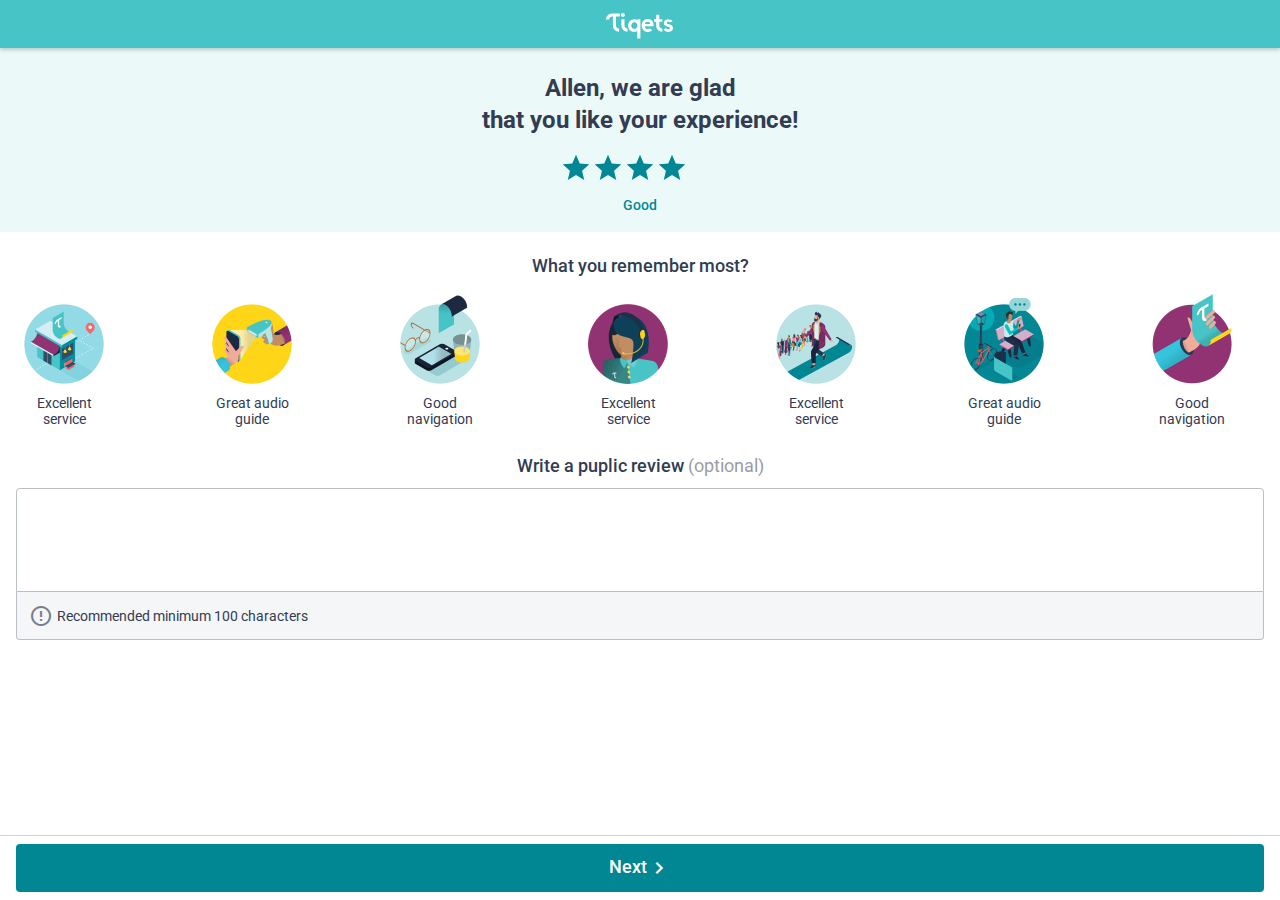
==== commit 5ec1ddea: "Add files via upload" ====
--- a/index.html
+++ b/index.html
@@ -41,7 +41,7 @@
 		<h1 class="bg">Can you tell us more?</h1>
 		<div class="intro-question-description bg">Your feedback helps other visitors to plan their trips!</div>
 		<div class="question-stepper">
-			<div class="question-stepper-title bg">Step <span>1</span> / 5</div>
+			<div class="question-stepper-title bg">Step <span>1</span> / 4</div>
 			<div class="question-stepper-steps">
 				<div class="question_step"><div></div></div>
 				<div class="question_step"><div></div></div>
@@ -136,74 +136,6 @@
 	
 	<div id="content_2" class="content_step bg" data-step="2">
 		<h1 class="align-center bg">
-			How long was the line of people you skipped at the entrance? 
-		</h1>
-		<div class="question-type-options">
-			<div class="question-type-options-item">
-				<i class="material-icons md-24 checked">radio_button_checked</i>	
-				<i class="material-icons md-24 blank">radio_button_unchecked</i>		
-				<div class="title">Less than 10 mins</div>	
-			</div>
-			<div class="question-type-options-item">
-				<i class="material-icons md-24 checked">radio_button_checked</i>	
-				<i class="material-icons md-24 blank">radio_button_unchecked</i>		
-				<div class="title">10–30 mins</div>	
-			</div>
-			<div class="question-type-options-item">
-				<i class="material-icons md-24 checked">radio_button_checked</i>	
-				<i class="material-icons md-24 blank">radio_button_unchecked</i>		
-				<div class="title">30–60 mins</div>	
-			</div>
-			<div class="question-type-options-item">
-				<i class="material-icons md-24 checked">radio_button_checked</i>	
-				<i class="material-icons md-24 blank">radio_button_unchecked</i>		
-				<div class="title">More than 60 mins</div>	
-			</div>
-			<div class="question-type-options-item">
-				<i class="material-icons md-24 checked">radio_button_checked</i>	
-				<i class="material-icons md-24 blank">radio_button_unchecked</i>		
-				<div class="title">Don't know</div>	
-			</div>
-		</div>
-	</div>	
-	
-	
-	<div id="content_3" class="content_step bg" data-step="3">
-		<h1 class="align-center bg">
-			How long was the line of people you skipped at the entrance? 
-		</h1>
-		<div class="question-type-options multiple">
-			<div class="question-type-options-item">
-				<i class="material-icons md-24 checked">check_box</i>	
-				<i class="material-icons md-24 blank">check_box_outline_blank</i>		
-				<div class="title">Less than 10 mins</div>	
-			</div>
-			<div class="question-type-options-item">
-				<i class="material-icons md-24 checked">check_box</i>	
-				<i class="material-icons md-24 blank">check_box_outline_blank</i>		
-				<div class="title">10–30 mins</div>	
-			</div>
-			<div class="question-type-options-item">
-				<i class="material-icons md-24 checked">check_box</i>	
-				<i class="material-icons md-24 blank">check_box_outline_blank</i>		
-				<div class="title">30–60 mins</div>	
-			</div>
-			<div class="question-type-options-item">
-				<i class="material-icons md-24 checked">check_box</i>	
-				<i class="material-icons md-24 blank">check_box_outline_blank</i>		
-				<div class="title">More than 60 mins</div>	
-			</div>
-			<div class="question-type-options-item">
-				<i class="material-icons md-24 checked">check_box</i>	
-				<i class="material-icons md-24 blank">check_box_outline_blank</i>		
-				<div class="title">Don't know</div>	
-			</div>
-		</div>	
-	</div>
-
-
-	<div id="content_4" class="content_step bg" data-step="4">
-		<h1 class="align-center bg">
 			What did you think about the Tiqets booking process?
 		</h1>
 		<div class="question-type-icons">
@@ -232,7 +164,7 @@
 	</div>
 
 
-	<div id="content_5" class="content_step bg" data-step="5">
+	<div id="content_3" class="content_step bg" data-step="3">
 		<h1 class="align-center bg">
 			Did the venue accept smartphone tickets?
 		</h1>
@@ -260,6 +192,71 @@
 			</div>
 		</div>	
 	</div>
+
+
+	<div id="content_4" class="content_step bg" data-step="4">
+		<h1 class="align-center bg">
+			How long was the line of people you skipped at the entrance? 
+		</h1>
+		<div class="question-type-options">
+			<div class="question-type-options-item">
+				<i class="material-icons md-24 checked">radio_button_checked</i>	
+				<i class="material-icons md-24 blank">radio_button_unchecked</i>		
+				<div class="title">Less than 10 mins</div>	
+			</div>
+			<div class="question-type-options-item">
+				<i class="material-icons md-24 checked">radio_button_checked</i>	
+				<i class="material-icons md-24 blank">radio_button_unchecked</i>		
+				<div class="title">10–30 mins</div>	
+			</div>
+			<div class="question-type-options-item">
+				<i class="material-icons md-24 checked">radio_button_checked</i>	
+				<i class="material-icons md-24 blank">radio_button_unchecked</i>		
+				<div class="title">30–60 mins</div>	
+			</div>
+			<div class="question-type-options-item">
+				<i class="material-icons md-24 checked">radio_button_checked</i>	
+				<i class="material-icons md-24 blank">radio_button_unchecked</i>		
+				<div class="title">More than 60 mins</div>	
+			</div>
+			<div class="question-type-options-item">
+				<i class="material-icons md-24 checked">radio_button_checked</i>	
+				<i class="material-icons md-24 blank">radio_button_unchecked</i>		
+				<div class="title">Don't know</div>	
+			</div>
+		</div>
+	</div>	
+	
+	
+	<div id="content_5" class="content_step bg" data-step="5">
+		<h1 class="align-center bg">
+			What artists do you remember from High society exhibition?
+		</h1>
+		<div class="question-type-options multiple">
+			<div class="question-type-options-item">
+				<i class="material-icons md-24 checked">check_box</i>	
+				<i class="material-icons md-24 blank">check_box_outline_blank</i>		
+				<div class="title">Cranach</div>	
+			</div>
+			<div class="question-type-options-item">
+				<i class="material-icons md-24 checked">check_box</i>	
+				<i class="material-icons md-24 blank">check_box_outline_blank</i>		
+				<div class="title">Velázquez</div>	
+			</div>
+			<div class="question-type-options-item">
+				<i class="material-icons md-24 checked">check_box</i>	
+				<i class="material-icons md-24 blank">check_box_outline_blank</i>		
+				<div class="title">Rembrandt</div>	
+			</div>
+			<div class="question-type-options-item">
+				<i class="material-icons md-24 checked">check_box</i>	
+				<i class="material-icons md-24 blank">check_box_outline_blank</i>		
+				<div class="title">I don’t know</div>	
+			</div>
+		</div>	
+	</div>
+
+
 		
 </div>
 
--- a/css/style.css
+++ b/css/style.css
@@ -152,9 +152,10 @@
 }
 
 
-
+.quick-answer {
+}
 .quick-answer-slider {
-	margin: 0 -16px;
+	margin: 0 0;
 	padding: 0 16px;
 	overflow-x: scroll;
 }
@@ -264,7 +265,7 @@
 
 .review {
 	margin: 16px 0 0;
-	padding: 0;
+	padding: 0 16px;
 }
 .review h2 span.optional {
 	font-weight: normal;
@@ -394,7 +395,7 @@
 	font-size: 18px;
 	text-align: center;
 	line-height: 18px;
-	padding: 15px 32px;
+	padding: 12px 32px;
 	margin: 0;
 	text-decoration: none;
     transition: all 0.5s;
@@ -715,7 +716,7 @@
 .content_step {
 	_display: none;
 	height: 0;
-	overflow: hidden;
+	overflow-y: hidden;
     transition: all 0.2s;
 }
 .intro_step.active,
@@ -724,9 +725,11 @@
 	_display: block;
 }
 
-
-
-
-
-
-
+#content_1 {
+	margin: 0 -16px;
+}
+
+
+
+
+
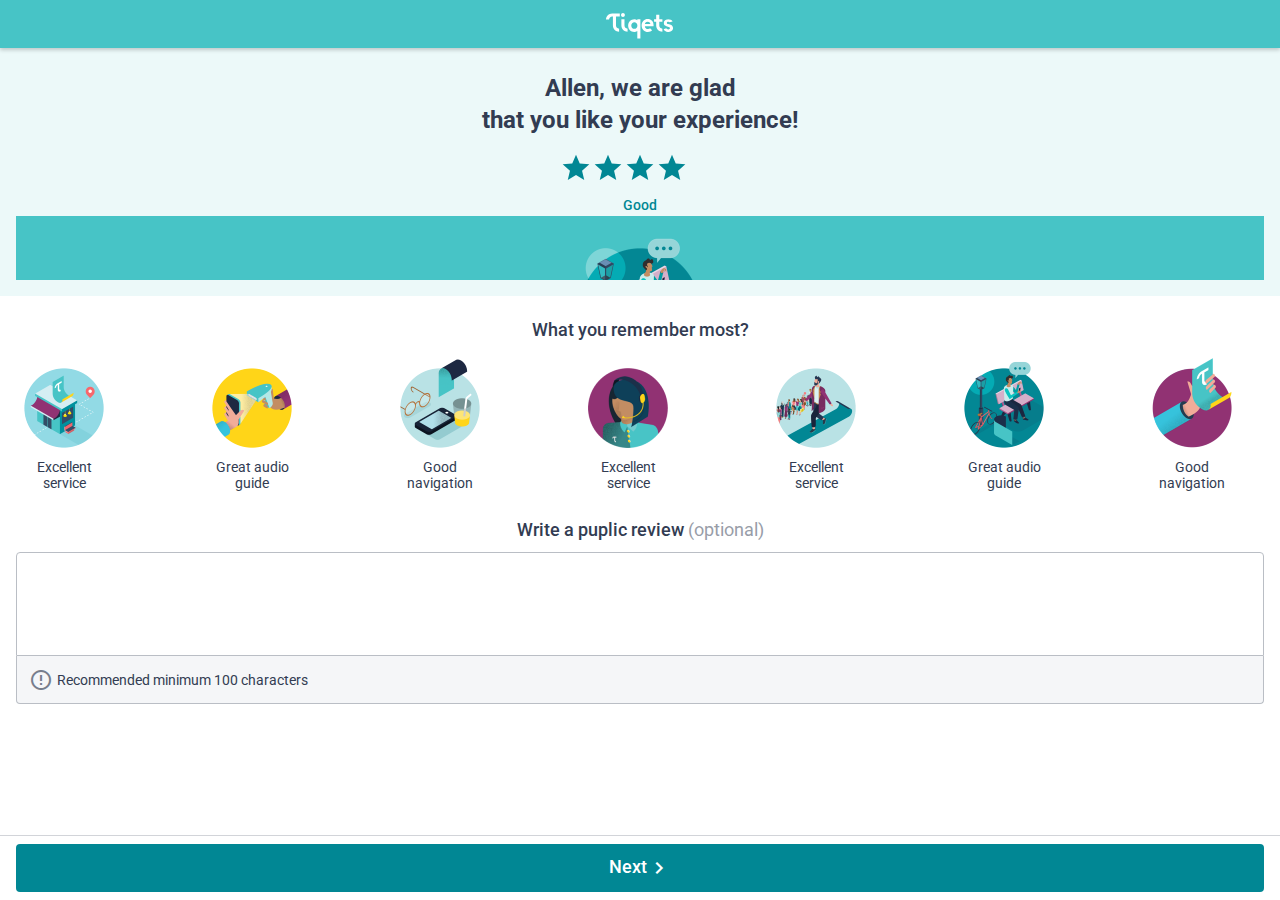
==== commit 20dbb699: "Add files via upload" ====
--- a/index.html
+++ b/index.html
@@ -23,25 +23,25 @@
 </header>
 
 <div class="intro">
-	<div id="intro_1" class="intro_step active bg" data-step="1">
-		<h1 class="align-center bg">Allen, we are glad <br /> that you like your experience!</h1>
+	<div class="intro_step active" data-step="1">
+		<h1 class="align-center">Allen, we are glad <br /> that you like your experience!</h1>
 		<div class="rating-stars">
-			<div class="rating-stars-wrap bg" data-title="Good" data-checked="3">
+			<div class="rating-stars-wrap" data-title="Good" data-checked="3">
 				<div class="rating-star star-1 star-on" data-title="Terrible"></div>
 				<div class="rating-star star-2 star-on" data-title="Poor"></div>
 				<div class="rating-star star-3 star-on" data-title="Average"></div>
 				<div class="rating-star star-4 star-on" data-title="Good"></div>
 				<div class="rating-star star-5" data-title="Excellent"></div>
 			</div>
-			<div class="rating-stars-title bg">Good</div>
-		</div>
-	</div>
-	<div id="intro_2" class="intro_step bg" data-step="2">
-		<div class="icon-image icon-right-top bg"><img src="images/illustration/003.png" /></div>
+			<div class="rating-stars-title">Good</div>
+		</div>
+	</div>
+	<div class="intro_step" data-step="2">
+		<div class="icon-image icon-right-top"><img src="images/illustration/003.png" /></div>
 		<h1 class="bg">Can you tell us more?</h1>
-		<div class="intro-question-description bg">Your feedback helps other visitors to plan their trips!</div>
+		<div class="intro-question-description">Your feedback helps other visitors to plan their trips!</div>
 		<div class="question-stepper">
-			<div class="question-stepper-title bg">Step <span>1</span> / 4</div>
+			<div class="question-stepper-title">Step <span>1</span> / 4</div>
 			<div class="question-stepper-steps">
 				<div class="question_step"><div></div></div>
 				<div class="question_step"><div></div></div>
@@ -50,66 +50,71 @@
 			</div>
 		</div>
 	</div>
+	<div class="intro_step success-intro" data-step="3">
+		<div class="icon_wrap"><img src="images/illustration/success.png" /></div>
+		<h1 class="align-center">Allen, thank you for review!</h1>
+		<div class="success-intro-text">Your feedback helps other visitors to plan their trips!</div>
+	</div>
 </div>
 
 
 <div class="content">
 	
-	<div id="content_1" class="content_step active bg" data-step="1">
+	<div id="content_1" class="content_step active" data-step="1">
 		<div class="quick-answer">
-			<h2 class="align-center bg">What you remember most?</h2>
+			<h2 class="align-center">What you remember most?</h2>
 			<div class="quick-answer-slider">
 				<div class="quick-answer-slider-inner">
-					<div class="quick-answer-slider-item bg">
-						<div class="image bg">
+					<div class="quick-answer-slider-item">
+						<div class="image">
 							<div class="check-circle"></div>
 							<img src="images/illustration/001.png" />
 							<div class="check-wrap"><i class="material-icons md-24">check</i></div>
 						</div>
 						<div class="title">Excellent service</div>			
 					</div>
-					<div class="quick-answer-slider-item bg">
-						<div class="image bg">
+					<div class="quick-answer-slider-item">
+						<div class="image">
 							<div class="check-circle"></div>
 							<img src="images/illustration/002.png" />
 							<div class="check-wrap"><i class="material-icons md-24">check</i></div>
 						</div>
 						<div class="title">Great audio guide</div>			
 					</div>
-					<div class="quick-answer-slider-item bg">
-						<div class="image bg">
+					<div class="quick-answer-slider-item">
+						<div class="image">
 							<div class="check-circle"></div>
 							<img src="images/illustration/003.png" />
 							<div class="check-wrap"><i class="material-icons md-24">check</i></div>
 						</div>
 						<div class="title">Good navigation</div>			
 					</div>
-					<div class="quick-answer-slider-item bg">
-						<div class="image bg">
+					<div class="quick-answer-slider-item">
+						<div class="image">
 							<div class="check-circle"></div>
 							<img src="images/illustration/004.png" />
 							<div class="check-wrap"><i class="material-icons md-24">check</i></div>
 						</div>
 						<div class="title">Excellent service</div>
 					</div>
-					<div class="quick-answer-slider-item bg">
-						<div class="image bg">
+					<div class="quick-answer-slider-item">
+						<div class="image">
 							<div class="check-circle"></div>
 							<img src="images/illustration/005.png" />
 							<div class="check-wrap"><i class="material-icons md-24">check</i></div>
 						</div>
 						<div class="title">Excellent service</div>
 					</div>
-					<div class="quick-answer-slider-item bg">
-						<div class="image bg">
+					<div class="quick-answer-slider-item">
+						<div class="image">
 							<div class="check-circle"></div>
 							<img src="images/illustration/006.png" />
 							<div class="check-wrap"><i class="material-icons md-24">check</i></div>
 						</div>
 						<div class="title">Great audio guide</div>
 					</div>
-					<div class="quick-answer-slider-item bg">
-						<div class="image bg">
+					<div class="quick-answer-slider-item">
+						<div class="image">
 							<div class="check-circle"></div>
 							<img src="images/illustration/007.png" />
 							<div class="check-wrap"><i class="material-icons md-24">check</i></div>
@@ -120,7 +125,7 @@
 			</div>
 		</div>
 		<div class="review">
-			<h2 class="align-center bg">Write a puplic review <span class="optional">(optional)</span></h2>
+			<h2 class="align-center">Write a puplic review <span class="optional">(optional)</span></h2>
 			<textarea name="text" id="review_textarea"></textarea>
 			<div class="textarea-progress">
 				<div class="textarea-progress-indicator">
@@ -134,27 +139,27 @@
 	</div>
 	
 	
-	<div id="content_2" class="content_step bg" data-step="2">
-		<h1 class="align-center bg">
+	<div id="content_2" class="content_step" data-step="2">
+		<h1 class="align-center">
 			What did you think about the Tiqets booking process?
 		</h1>
 		<div class="question-type-icons">
-			<div class="question-type-icons-item red bg">
-				<div class="icon-wrap bg">
+			<div class="question-type-icons-item red">
+				<div class="icon-wrap">
 					<div class="icon_bg"></div>
 					<i class="material-icons md-48 md-red">mood_bad</i>		
 				</div>
 				<div class="title">Terrible</div>	
 			</div>
-			<div class="question-type-icons-item grey bg">
-				<div class="icon-wrap bg">
+			<div class="question-type-icons-item grey">
+				<div class="icon-wrap">
 					<div class="icon_bg"></div>
 					<i class="material-icons md-48 md-grey">sentiment_satisfied</i>		
 				</div>
 				<div class="title">Neutral</div>	
 			</div>
-			<div class="question-type-icons-item green bg">
-				<div class="icon-wrap bg">
+			<div class="question-type-icons-item green">
+				<div class="icon-wrap">
 					<div class="icon_bg"></div>
 					<i class="material-icons md-48 md-green">mood</i>			
 				</div>
@@ -164,27 +169,27 @@
 	</div>
 
 
-	<div id="content_3" class="content_step bg" data-step="3">
-		<h1 class="align-center bg">
+	<div id="content_3" class="content_step" data-step="3">
+		<h1 class="align-center">
 			Did the venue accept smartphone tickets?
 		</h1>
 		<div class="question-type-icons">
-			<div class="question-type-icons-item red bg">
-				<div class="icon-wrap bg">
+			<div class="question-type-icons-item red">
+				<div class="icon-wrap">
 					<div class="icon_bg"></div>
 					<i class="material-icons md-48 md-red">thumb_down_alt</i>		
 				</div>
 				<div class="title">No</div>	
 			</div>
-			<div class="question-type-icons-item grey bg">
-				<div class="icon-wrap bg">
+			<div class="question-type-icons-item grey">
+				<div class="icon-wrap">
 					<div class="icon_bg"></div>
 					<i class="material-icons md-48 md-grey">sentiment_satisfied</i>		
 				</div>
 				<div class="title">I don’t know</div>	
 			</div>
-			<div class="question-type-icons-item green bg">
-				<div class="icon-wrap bg">
+			<div class="question-type-icons-item green">
+				<div class="icon-wrap">
 					<div class="icon_bg"></div>
 					<i class="material-icons md-48 md-green">thumb_up_alt</i>			
 				</div>
@@ -194,8 +199,8 @@
 	</div>
 
 
-	<div id="content_4" class="content_step bg" data-step="4">
-		<h1 class="align-center bg">
+	<div id="content_4" class="content_step" data-step="4">
+		<h1 class="align-center">
 			How long was the line of people you skipped at the entrance? 
 		</h1>
 		<div class="question-type-options">
@@ -228,8 +233,8 @@
 	</div>	
 	
 	
-	<div id="content_5" class="content_step bg" data-step="5">
-		<h1 class="align-center bg">
+	<div id="content_5" class="content_step" data-step="5">
+		<h1 class="align-center">
 			What artists do you remember from High society exhibition?
 		</h1>
 		<div class="question-type-options multiple">
@@ -258,6 +263,38 @@
 
 
 		
+	<div id="content_6" class="content_step" data-step="6">
+		<h1 class="align-center">Tiqets also recommends</h1>
+		<div class="align-center">
+			Tickets to culture and entertainment in the Netherlands
+		</div>
+		<div class="recomendation_slider">
+			<div class="recomendation_slider_inner">
+				<div class="product_card">
+					<img src="images/product_1.jpg" />
+					<div class="title">Rijksmuseum: Skip The Line</div>
+					<div class="description">800 years of Dutch art and history, 8,000 objects and 80 galleries</div>
+					<div class="price">€ 17.50</div>
+				</div>
+				<div class="product_card">
+					<img src="images/product_2.jpg" />
+					<div class="title">Heineken Experience</div>
+					<div class="description">Dive into the Netherlands's most famous export</div>
+					<div class="price">€ 18.00</div>
+				</div>
+				<div class="product_card">
+					<img src="images/product_3.jpg" />
+					<div class="title">Stedelijk Museum: Skip The Line</div>
+					<div class="description">A mecca of modern art masterpieces</div>
+					<div class="price">€ 17.50</div>
+				</div>
+			</div>
+		</div>
+		<a href="#" class="button button-purple">View all recomentadion</a>	
+	</div>
+
+
+		
 </div>
 
 
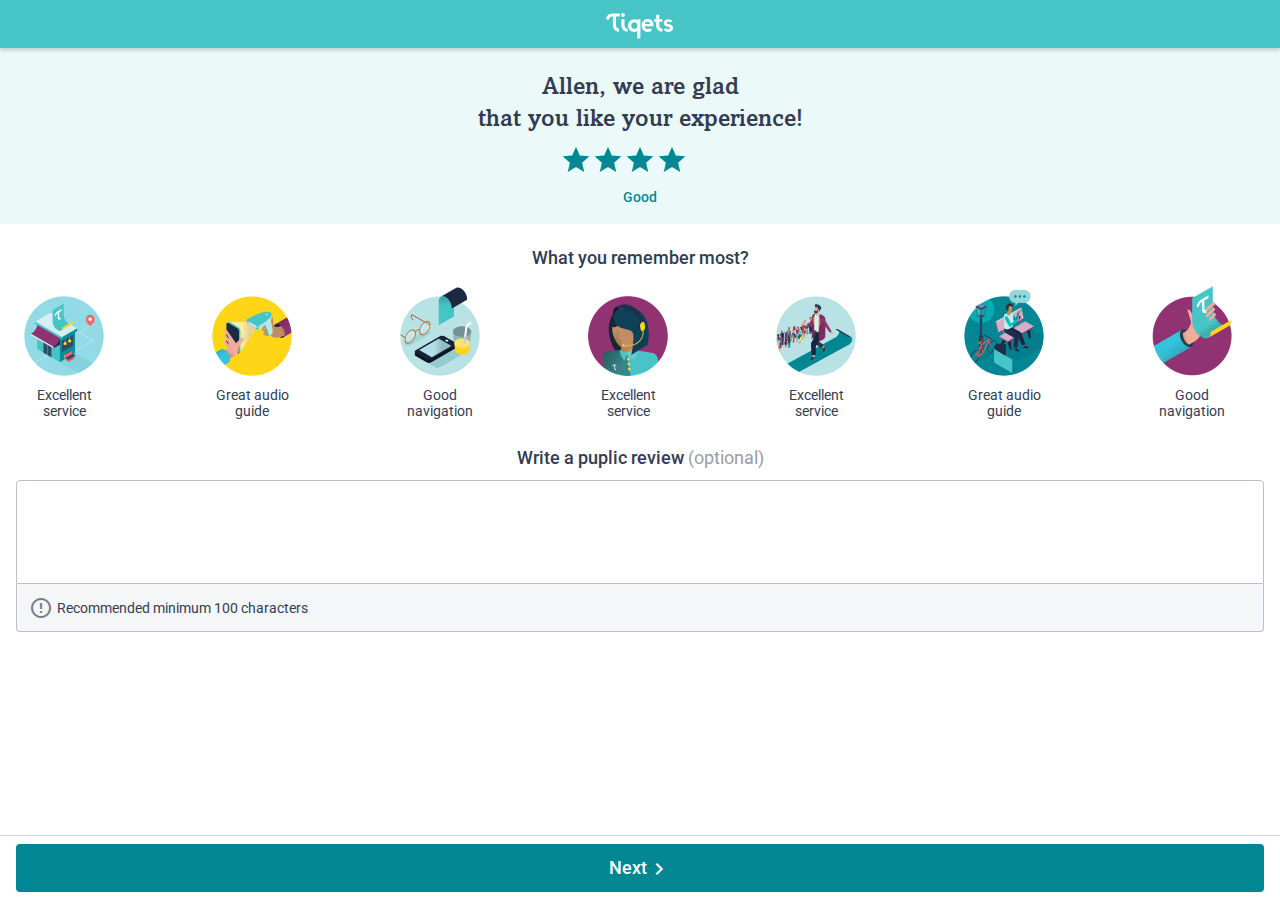
==== commit 5aeeb838: "Add files via upload" ====
--- a/index.html
+++ b/index.html
@@ -290,7 +290,7 @@
 				</div>
 			</div>
 		</div>
-		<a href="#" class="button button-purple">View all recomentadion</a>	
+		<a href="https://www.tiqets.com/" class="button button-purple">View all recomentadion</a>	
 	</div>
 
 
--- a/css/style.css
+++ b/css/style.css
@@ -1,3 +1,8 @@
+@font-face {
+	font-family: "Amasis";
+	src: url("../fonts/amasismt-medium.ttf"); 
+}
+	
 html {
   min-width: 320px;
   background: #fff;
@@ -67,12 +72,13 @@
 	text-align: center;
 }
 h1 {
+	font-family: Amasis;
 	font-size: 24px;
 	line-height: 32px;
 	padding: 8px 0;
 	margin: 0;
-	font-weight: 700;
-	margin: 0 0 8px;
+	font-weight: 300;
+	margin: 0 0 0px;
 }
 
 h2 {
@@ -93,7 +99,7 @@
 
 .intro {
 	background: #ECF9F9;
-	padding: 16px;
+	padding: 0;
 	position: relative;
 }
 .intro-question {
@@ -148,11 +154,12 @@
 
 .content {
 	margin: 0;
-	padding: 16px 16px 80px;
+	padding: 0;
 }
 
 
 .quick-answer {
+	margin: 0 -16px;
 }
 .quick-answer-slider {
 	margin: 0 0;
@@ -265,7 +272,6 @@
 
 .review {
 	margin: 16px 0 0;
-	padding: 0 16px;
 }
 .review h2 span.optional {
 	font-weight: normal;
@@ -395,7 +401,7 @@
 	font-size: 18px;
 	text-align: center;
 	line-height: 18px;
-	padding: 12px 32px;
+	padding: 15px 32px;
 	margin: 0;
 	text-decoration: none;
     transition: all 0.5s;
@@ -426,7 +432,7 @@
 
 .button .material-icons {
 	vertical-align: middle;
-    transition: all 0.5s;
+	margin: -6px 0;
 }	
 
 
@@ -584,8 +590,9 @@
 
 
 
-
-
+.question-type-options {
+	padding: 8px 0 0;
+}
 .question-type-options-item {
 	margin: 0 0 8px;
 	padding: 11px 12px 11px 44px;
@@ -631,7 +638,7 @@
 
 
 
-.success-intro {
+.intro_step.success-intro.active {
 	background: #47C4C6;
 	color: #fff;
 	padding: 32px 16px;
@@ -664,15 +671,14 @@
 }
 
 .product_card {
-	width: 80%;
 	background: #FFFFFF;
 	box-shadow: 0 1px 2px 0 rgba(0,0,0,0.16);
 	border-radius: 4px;
-	margin-left: 16px;
+    margin-bottom: 16px;
 	cursor: pointer;
 }
 .product_card:last-child {
-    margin-right: 16px;
+    margin-bottom: 0;
 }
 .product_card img {
 	width: 100%;
@@ -689,6 +695,7 @@
 	font-size: 13px;
 	color: #606778;
 	line-height: 18px;
+	height: 36px;
 	padding: 0px 16px;
 }
 .product_card .price {
@@ -701,35 +708,49 @@
 
 .recomendation_slider {
 	padding: 16px 0;
-	margin: 0 -16px;
-	overflow-x: scroll;
+	_overflow-x: scroll;
 }
 .recomendation_slider .recomendation_slider_inner {
-	width: 1000px;
-	display: flex;
-	justify-content: space-between;
+	_width: 100%;
+	_display: flex;
+	_justify-content: space-between;
 }
 
 
 
 .intro_step,
 .content_step {
-	_display: none;
+	display: block;
+	opacity: 0;
 	height: 0;
 	overflow-y: hidden;
-    transition: all 0.2s;
+	transition: opacity 0.2s;
+	padding: 0;
+/*	max-width: 616px; */
+	margin: 0 auto;
 }
 .intro_step.active,
 .content_step.active {
+	opacity: 1.0;
 	height: auto;
-	_display: block;
-}
-
-#content_1 {
-	margin: 0 -16px;
-}
-
-
-
-
-
+	display: block;
+	padding: 16px;
+}
+.content_step.active {
+	padding: 16px 16px 80px;
+}
+
+.intro_step {
+	padding: 0;
+}
+.intro_step.active {
+	padding: 16px;
+}
+
+#content_6.active {
+	background-color: #ecf9f9;
+	padding: 16px 16px 32px;;
+}
+
+
+
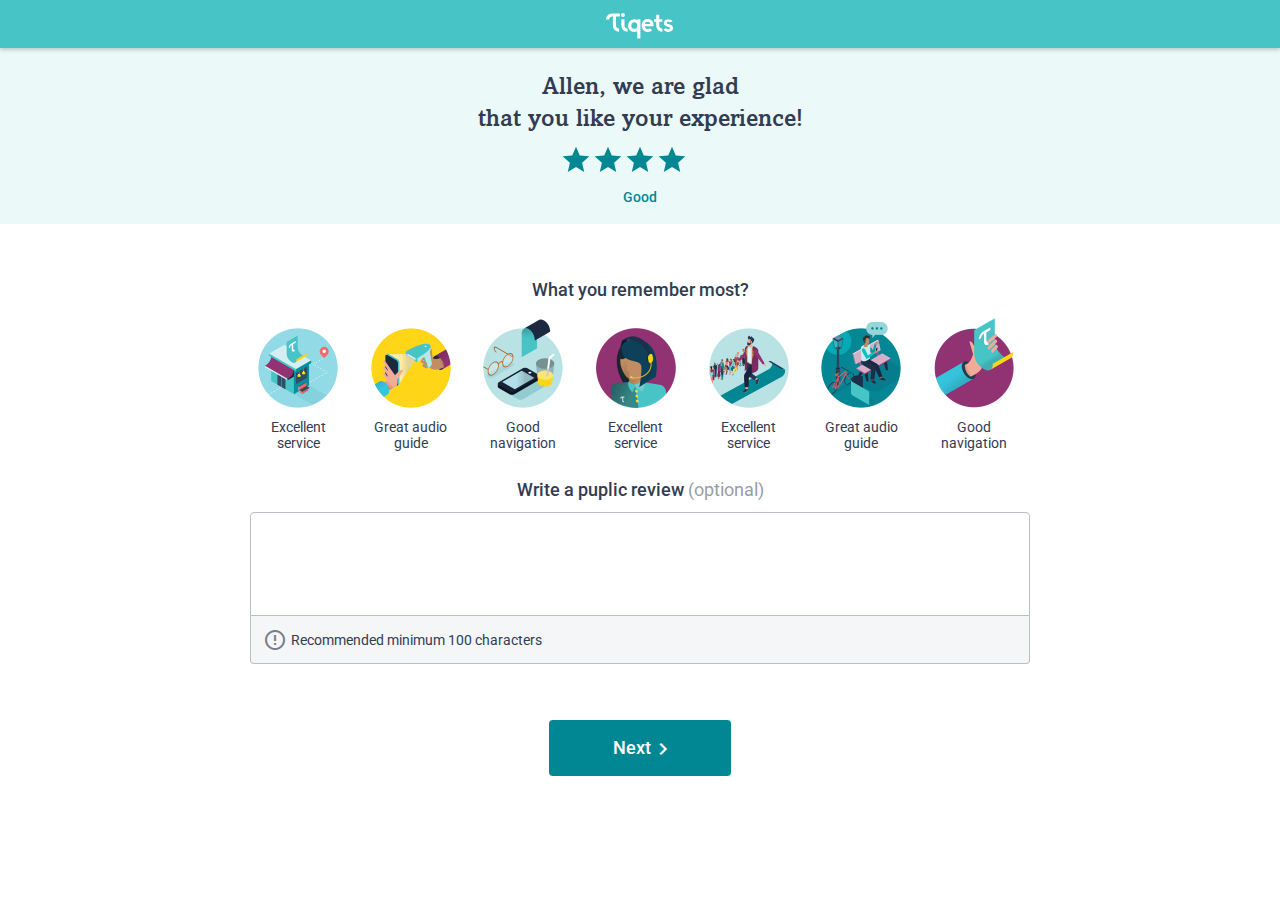
==== commit 2c104008: "Add files via upload" ====
--- a/index.html
+++ b/index.html
@@ -24,43 +24,49 @@
 
 <div class="intro">
 	<div class="intro_step active" data-step="1">
-		<h1 class="align-center">Allen, we are glad <br /> that you like your experience!</h1>
-		<div class="rating-stars">
-			<div class="rating-stars-wrap" data-title="Good" data-checked="3">
-				<div class="rating-star star-1 star-on" data-title="Terrible"></div>
-				<div class="rating-star star-2 star-on" data-title="Poor"></div>
-				<div class="rating-star star-3 star-on" data-title="Average"></div>
-				<div class="rating-star star-4 star-on" data-title="Good"></div>
-				<div class="rating-star star-5" data-title="Excellent"></div>
-			</div>
-			<div class="rating-stars-title">Good</div>
+		<div class="content">
+			<h1 class="align-center">Allen, we are glad <br /> that you like your experience!</h1>
+			<div class="rating-stars">
+				<div class="rating-stars-wrap" data-title="Good" data-checked="3">
+					<div class="rating-star star-1 star-on" data-title="Terrible"></div>
+					<div class="rating-star star-2 star-on" data-title="Poor"></div>
+					<div class="rating-star star-3 star-on" data-title="Average"></div>
+					<div class="rating-star star-4 star-on" data-title="Good"></div>
+					<div class="rating-star star-5" data-title="Excellent"></div>
+				</div>
+				<div class="rating-stars-title">Good</div>
+			</div>
 		</div>
 	</div>
 	<div class="intro_step" data-step="2">
-		<div class="icon-image icon-right-top"><img src="images/illustration/003.png" /></div>
-		<h1 class="bg">Can you tell us more?</h1>
-		<div class="intro-question-description">Your feedback helps other visitors to plan their trips!</div>
-		<div class="question-stepper">
-			<div class="question-stepper-title">Step <span>1</span> / 4</div>
-			<div class="question-stepper-steps">
-				<div class="question_step"><div></div></div>
-				<div class="question_step"><div></div></div>
-				<div class="question_step"><div></div></div>
-				<div class="question_step"><div></div></div>
+		<div class="content">
+			<div class="icon-image icon-right-top"><img src="images/illustration/003.png" /></div>
+			<h1 class="bg">Can you tell us more?</h1>
+			<div class="intro-question-description">Your feedback helps other visitors to plan their trips!</div>
+			<div class="question-stepper">
+				<div class="question-stepper-title">Step <span>1</span> / 4</div>
+				<div class="question-stepper-steps">
+					<div class="question_step"><div></div></div>
+					<div class="question_step"><div></div></div>
+					<div class="question_step"><div></div></div>
+					<div class="question_step"><div></div></div>
+				</div>
 			</div>
 		</div>
 	</div>
 	<div class="intro_step success-intro" data-step="3">
-		<div class="icon_wrap"><img src="images/illustration/success.png" /></div>
-		<h1 class="align-center">Allen, thank you for review!</h1>
-		<div class="success-intro-text">Your feedback helps other visitors to plan their trips!</div>
+		<div class="content">
+			<div class="icon_wrap"><img src="images/illustration/success.png" /></div>
+			<h1 class="align-center">Allen, thank you for review!</h1>
+			<div class="success-intro-text">Your feedback helps other visitors to plan their trips!</div>
+		</div>
 	</div>
 </div>
 
 
-<div class="content">
-	
-	<div id="content_1" class="content_step active" data-step="1">
+<div>
+	
+	<div id="content_1" class="content content_step active" data-step="1">
 		<div class="quick-answer">
 			<h2 class="align-center">What you remember most?</h2>
 			<div class="quick-answer-slider">
@@ -139,7 +145,7 @@
 	</div>
 	
 	
-	<div id="content_2" class="content_step" data-step="2">
+	<div id="content_2" class="content content_step" data-step="2">
 		<h1 class="align-center">
 			What did you think about the Tiqets booking process?
 		</h1>
@@ -165,11 +171,11 @@
 				</div>
 				<div class="title">Good</div>	
 			</div>
-		</div>	
-	</div>
-
-
-	<div id="content_3" class="content_step" data-step="3">
+		</div>
+	</div>
+
+
+	<div id="content_3" class="content content_step" data-step="3">
 		<h1 class="align-center">
 			Did the venue accept smartphone tickets?
 		</h1>
@@ -199,7 +205,7 @@
 	</div>
 
 
-	<div id="content_4" class="content_step" data-step="4">
+	<div id="content_4" class="content content_step" data-step="4">
 		<h1 class="align-center">
 			How long was the line of people you skipped at the entrance? 
 		</h1>
@@ -233,7 +239,7 @@
 	</div>	
 	
 	
-	<div id="content_5" class="content_step" data-step="5">
+	<div id="content_5" class="content content_step" data-step="5">
 		<h1 class="align-center">
 			What artists do you remember from High society exhibition?
 		</h1>
@@ -264,33 +270,54 @@
 
 		
 	<div id="content_6" class="content_step" data-step="6">
-		<h1 class="align-center">Tiqets also recommends</h1>
-		<div class="align-center">
-			Tickets to culture and entertainment in the Netherlands
-		</div>
-		<div class="recomendation_slider">
-			<div class="recomendation_slider_inner">
-				<div class="product_card">
-					<img src="images/product_1.jpg" />
-					<div class="title">Rijksmuseum: Skip The Line</div>
-					<div class="description">800 years of Dutch art and history, 8,000 objects and 80 galleries</div>
-					<div class="price">€ 17.50</div>
-				</div>
-				<div class="product_card">
-					<img src="images/product_2.jpg" />
-					<div class="title">Heineken Experience</div>
-					<div class="description">Dive into the Netherlands's most famous export</div>
-					<div class="price">€ 18.00</div>
-				</div>
-				<div class="product_card">
-					<img src="images/product_3.jpg" />
-					<div class="title">Stedelijk Museum: Skip The Line</div>
-					<div class="description">A mecca of modern art masterpieces</div>
-					<div class="price">€ 17.50</div>
-				</div>
-			</div>
-		</div>
-		<a href="https://www.tiqets.com/" class="button button-purple">View all recomentadion</a>	
+		<div class="content">
+			<h1 class="align-center">Tiqets also recommends</h1>
+			<div class="align-center">
+				Tickets to culture and entertainment in the Netherlands
+			</div>
+			<div class="recomendation_slider">
+					<div class="product_card">
+						<img src="images/product_1.jpg" />
+						<div class="title">Rijksmuseum</div>
+						<div class="description">800 years of Dutch art and history, 8,000 objects and 80 galleries</div>
+						<div class="price">€ 17.50</div>
+					</div>
+					<div class="product_card">
+						<img src="images/product_2.jpg" />
+						<div class="title">Heineken Experience</div>
+						<div class="description">Dive into the Netherlands's most famous export</div>
+						<div class="price">€ 18.00</div>
+					</div>
+					<div class="product_card">
+						<img src="images/product_3.jpg" />
+						<div class="title">Stedelijk Museum</div>
+						<div class="description">A mecca of modern art masterpieces</div>
+						<div class="price">€ 17.50</div>
+					</div>
+					<div class="product_card">
+						<img src="images/product_4.jpg" />
+						<div class="title">ARTIS Royal Zoo</div>
+						<div class="description">Have a largely wild time at a historic zoo</div>
+						<div class="price">€ 23.00</div>
+					</div>
+					<div class="product_card">
+						<img src="images/product_5.jpg" />
+						<div class="title">Tropenmuseum</div>
+						<div class="description">Museum of world cultures that celebrates cultural diversity</div>
+						<div class="price">€ 15.00</div>
+					</div>
+					<div class="product_card">
+						<img src="images/product_6.jpg" />
+						<div class="title">A’DAM LOOKOUT</div>
+						<div class="description">Get into the swing of things – 100 meters above the ground!</div>
+						<div class="price">€ 18.50</div>
+					</div>
+			</div>
+			<div class="bottom-block">
+				<a href="https://www.tiqets.com/" class="button button-purple">View all recomentadion</a>
+			</div>
+		</div>	
+			
 	</div>
 
 
@@ -303,7 +330,9 @@
 
 
 <div class="bottom-sticky">
-	<a href="#" class="button button-green"><span class="text">Next</span><i class="material-icons md-24">chevron_right</i></a>
+	<div class="content">
+		<a href="#" class="button button-green"><span class="text">Next</span><i class="material-icons md-24">chevron_right</i></a>
+	</div>
 </div>
 
 
--- a/css/style.css
+++ b/css/style.css
@@ -17,7 +17,7 @@
   color: #323C52;
   margin: 0 auto; }
 
-header {
+  header {
 	width: 100%;
 	height: 48px;
 	background: #47C4C6;
@@ -41,6 +41,11 @@
 .material-icons.md-green 	{ color: rgba(71, 196, 198, 1.0); }
 
 
+.content {
+	max-width: 780px;
+	margin: 0 auto;
+}
+
 header .logo {
 	margin: 4px 0 0;
 }
@@ -152,10 +157,6 @@
 	color: #47C4C6;
 }
 
-.content {
-	margin: 0;
-	padding: 0;
-}
 
 
 .quick-answer {
@@ -179,7 +180,6 @@
 	cursor: pointer;
 }
 .quick-answer-slider-item:last-child {
-	padding-right: 16px;
 }
 .quick-answer-slider-item .image {
 	width: 80px;
@@ -407,6 +407,23 @@
     transition: all 0.5s;
 
 }
+
+@media only screen and (min-width: 480px) {
+	.bottom-sticky {
+		position: relative;
+		border-top: 0px solid #D2D4D9;
+		text-align: center;
+	}
+	.bottom-block {
+		text-align: center;
+	}
+	.button {
+		display: inline-block;
+		max-width: 200px;
+		margin: 0 auto;
+		padding: 19px 56px 19px 64px;
+	}
+}
 .button.button-green {
 	background: #018794;
 	color: #FFFFFF;
@@ -674,11 +691,7 @@
 	background: #FFFFFF;
 	box-shadow: 0 1px 2px 0 rgba(0,0,0,0.16);
 	border-radius: 4px;
-    margin-bottom: 16px;
 	cursor: pointer;
-}
-.product_card:last-child {
-    margin-bottom: 0;
 }
 .product_card img {
 	width: 100%;
@@ -708,13 +721,24 @@
 
 .recomendation_slider {
 	padding: 16px 0;
-	_overflow-x: scroll;
-}
-.recomendation_slider .recomendation_slider_inner {
-	_width: 100%;
-	_display: flex;
-	_justify-content: space-between;
-}
+	display: grid;
+	grid-column-gap: 16px;
+	grid-row-gap: 16px;
+	grid-template-columns: auto;
+}
+
+
+@media only screen and (min-width: 480px) {
+	.recomendation_slider {
+		grid-template-columns: 1fr 1fr;
+	}
+}
+@media only screen and (min-width: 780px) {
+	.recomendation_slider {
+		grid-template-columns: 1fr 1fr 1fr;
+	}
+}
+
 
 
 
@@ -736,10 +760,24 @@
 	display: block;
 	padding: 16px;
 }
+
 .content_step.active {
 	padding: 16px 16px 80px;
 }
 
+#content_2.content_step.active,
+#content_3.content_step.active,
+#content_4.content_step.active,
+#content_5.content_step.active {
+	max-width: 448px;
+	margin: 0 auto;
+}
+
+@media only screen and (min-width: 480px) {
+	.content_step.active {
+		padding: 48px 16px;
+	}
+}
 .intro_step {
 	padding: 0;
 }
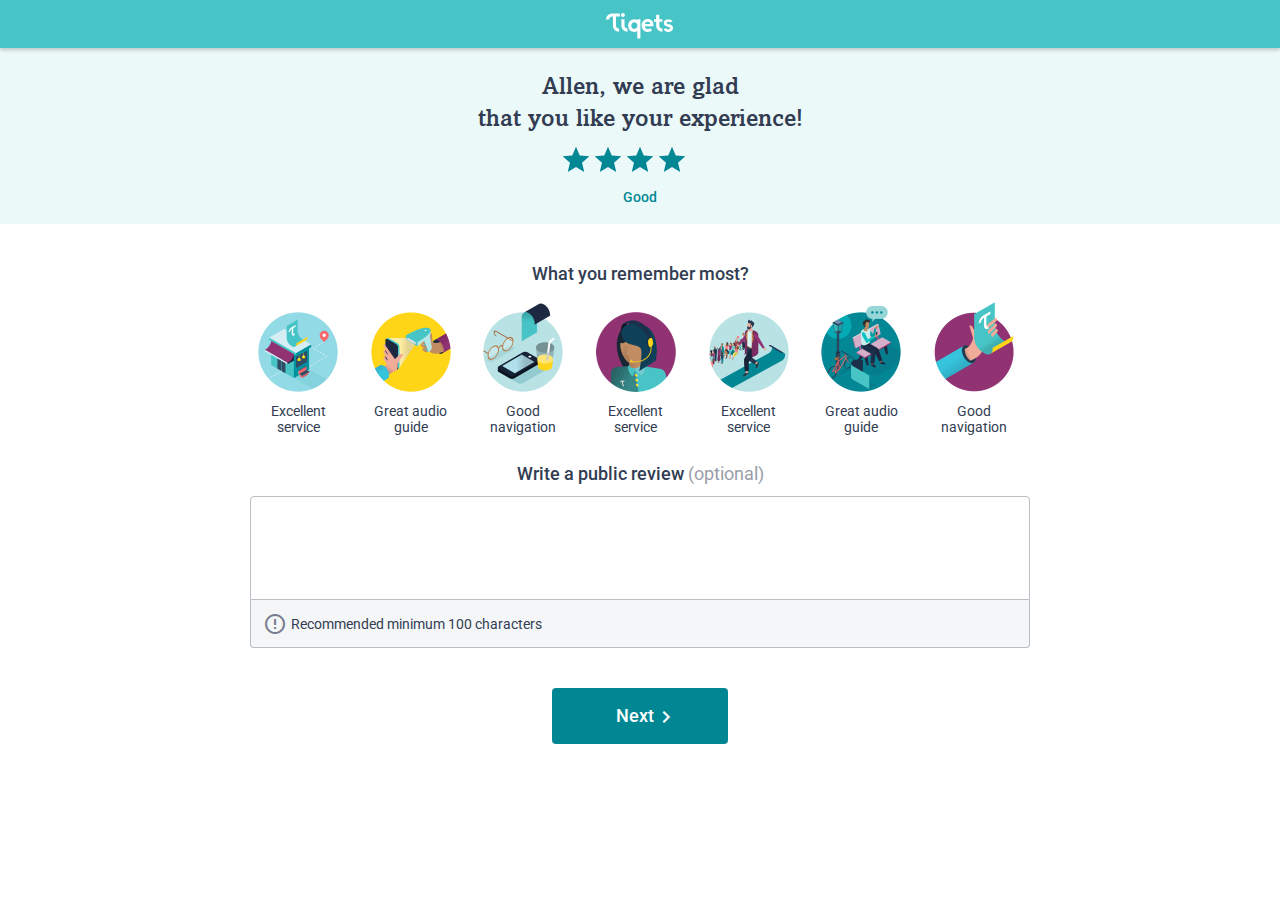
==== commit 588949df: "Add files via upload" ====
--- a/index.html
+++ b/index.html
@@ -2,340 +2,328 @@
 <html lang="en">
 <head>
 	<meta charset="UTF-8">
-	<!-- <meta name="viewport" content="width=1036"> -->
-	<!-- <meta name="viewport" content="width=device-width, height=device-height, initial-scale=1.0, user-scalable=yes"> -->
+	<meta name="viewport" content="width=device-width, height=device-height, initial-scale=1.0, user-scalable=yes">
 	<meta name="viewport" content="width=device-width">
-	<title>Index</title>
-	<link rel="stylesheet" href="css/jquery.steps.css">
-	<link rel="stylesheet" href="css/swiper.css">
-	<link rel="stylesheet" href="css/bootstrap.css">
+	<title>Allen, we are glad that you like your experience!</title>
 	<link rel="stylesheet" href="css/style.css">
 	<link href="https://fonts.googleapis.com/css?family=Roboto:400,500,700&amp;subset=cyrillic" rel="stylesheet">
-	<link href="https://fonts.googleapis.com/icon?family=Material+Icons"
-      rel="stylesheet">
+	<link href="https://fonts.googleapis.com/icon?family=Material+Icons" rel="stylesheet">
 	<script src="javascript/jquery-3.1.0.min.js"></script>
 
 </head>
 <body>
 
-<header>
-	<img class="logo" src="images/logo.svg" alt="Tiqets">
-</header>
-
-<div class="intro">
-	<div class="intro_step active" data-step="1">
+	<div class="top_bar">
+		<img class="logo" src="images/logo.svg" alt="Tiqets">
+	</div>
+	
+	<div class="header">
+		<div class="header_step active" data-step="start">
+			<div class="content">
+				<h1 class="align-center">Allen, we are glad <br /> that you like your experience!</h1>
+				<div class="rating-stars">
+					<div class="rating-stars-wrap" data-title="Good" data-checked="3">
+						<div class="rating-star star-1 star-on" data-title="Terrible"></div>
+						<div class="rating-star star-2 star-on" data-title="Poor"></div>
+						<div class="rating-star star-3 star-on" data-title="Average"></div>
+						<div class="rating-star star-4 star-on" data-title="Good"></div>
+						<div class="rating-star star-5" data-title="Excellent"></div>
+					</div>
+					<div class="rating-stars-title">Good</div>
+				</div>
+			</div>
+		</div>
+		<div class="header_step" data-step="">
+			<div class="content">
+				<div class="icon"><img src="images/illustration/003.png" /></div>
+				<h1>Can you tell us more?</h1>
+				<p>Your feedback helps other visitors to plan their trips!</p>
+				<div class="progress_bar">
+					<div class="title">Step <span>1</span> / 5</div>
+					<div class="steps">
+						<div class="step"><div></div></div>
+						<div class="step"><div></div></div>
+						<div class="step"><div></div></div>
+						<div class="step"><div></div></div>
+						<div class="step"><div></div></div>
+					</div>
+				</div>
+			</div>
+		</div>
+		<div class="header_step header_success" data-step="finish">
+			<div class="content">
+				<div class="icon"><img src="images/illustration/success.png" /></div>
+				<h1 class="align-center">Allen, thank you for review!</h1>
+				<p class="align-center">Your feedback helps other visitors to plan their trips!</p>
+			</div>
+		</div>
+	</div>
+	
+	
+	
+	
+	
+	<div>
+		<div class="content_step first active" data-step="start">
+			<div class="content">
+				<div class="quick-answer">
+					<h2 class="align-center">What you remember most?</h2>
+					<div class="quick-answer-slider">
+						<div class="quick-answer-slider-inner">
+							<div class="quick-answer-slider-item">
+								<div class="image">
+									<div class="check-circle"></div>
+									<img src="images/illustration/001.png" />
+									<div class="check-wrap"><i class="material-icons md-24">check</i></div>
+								</div>
+								<div class="title">Excellent service</div>			
+							</div>
+							<div class="quick-answer-slider-item">
+								<div class="image">
+									<div class="check-circle"></div>
+									<img src="images/illustration/002.png" />
+									<div class="check-wrap"><i class="material-icons md-24">check</i></div>
+								</div>
+								<div class="title">Great audio guide</div>			
+							</div>
+							<div class="quick-answer-slider-item">
+								<div class="image">
+									<div class="check-circle"></div>
+									<img src="images/illustration/003.png" />
+									<div class="check-wrap"><i class="material-icons md-24">check</i></div>
+								</div>
+								<div class="title">Good navigation</div>			
+							</div>
+							<div class="quick-answer-slider-item">
+								<div class="image">
+									<div class="check-circle"></div>
+									<img src="images/illustration/004.png" />
+									<div class="check-wrap"><i class="material-icons md-24">check</i></div>
+								</div>
+								<div class="title">Excellent service</div>
+							</div>
+							<div class="quick-answer-slider-item">
+								<div class="image">
+									<div class="check-circle"></div>
+									<img src="images/illustration/005.png" />
+									<div class="check-wrap"><i class="material-icons md-24">check</i></div>
+								</div>
+								<div class="title">Excellent service</div>
+							</div>
+							<div class="quick-answer-slider-item">
+								<div class="image">
+									<div class="check-circle"></div>
+									<img src="images/illustration/006.png" />
+									<div class="check-wrap"><i class="material-icons md-24">check</i></div>
+								</div>
+								<div class="title">Great audio guide</div>
+							</div>
+							<div class="quick-answer-slider-item">
+								<div class="image">
+									<div class="check-circle"></div>
+									<img src="images/illustration/007.png" />
+									<div class="check-wrap"><i class="material-icons md-24">check</i></div>
+								</div>
+								<div class="title">Good navigation</div>
+							</div>
+						</div>
+					</div>
+				</div>
+				<div class="answer_text">
+					<h2 class="align-center">Write a public review <span class="optional">(optional)</span></h2>
+					<textarea name="text"></textarea>
+					<div class="progress_bar">
+						<div class="indicator"><i class="material-icons md-24 md-grey">error_outline</i></div>
+						<div class="description">Recommended minimum 100 characters</div>
+					</div>
+				</div>
+			</div>
+		</div>
+		
+		
+		<div class="content content_step" data-step="1">
+			<h1 class="align-center">What did you think about the Tiqets booking process?</h1>
+			<div class="answer_type_icons">
+				<div class="answer red">
+					<div class="icon">
+						<div class="bg"></div>
+						<i class="material-icons md-48 md-red">mood_bad</i>		
+					</div>
+					<div class="title">Terrible</div>	
+				</div>
+				<div class="answer grey">
+					<div class="icon">
+						<div class="bg"></div>
+						<i class="material-icons md-48 md-grey">sentiment_satisfied</i>		
+					</div>
+					<div class="title">Neutral</div>	
+				</div>
+				<div class="answer green">
+					<div class="icon">
+						<div class="bg"></div>
+						<i class="material-icons md-48 md-green">mood</i>			
+					</div>
+					<div class="title">Good</div>	
+				</div>
+			</div>
+		</div>
+	
+	
+		<div class="content content_step" data-step="2">
+			<h1 class="align-center">Did the venue accept smartphone tickets?</h1>
+			<div class="answer_type_icons">
+				<div class="answer red">
+					<div class="icon">
+						<div class="bg"></div>
+						<i class="material-icons md-48 md-red">thumb_down_alt</i>		
+					</div>
+					<div class="title">No</div>	
+				</div>
+				<div class="answer grey">
+					<div class="icon">
+						<div class="bg"></div>
+						<i class="material-icons md-48 md-grey">sentiment_satisfied</i>		
+					</div>
+					<div class="title">I don’t know</div>	
+				</div>
+				<div class="answer green">
+					<div class="icon">
+						<div class="bg"></div>
+						<i class="material-icons md-48 md-green">thumb_up_alt</i>			
+					</div>
+					<div class="title">Yes</div>	
+				</div>
+			</div>	
+		</div>
+	
+			
+		<div class="content content_step" data-step="3">
+			<h1 class="align-center">What best at Rijksmuseum?</h1>
+			<div class="answer_text">
+				<textarea name="text"></textarea>
+				<div class="progress_bar">
+					<div class="indicator"><i class="material-icons md-24 md-grey">error_outline</i></div>
+					<div class="description">Recommended minimum 100 characters</div>
+				</div>
+			</div>
+		</div>
+	
+	
+		<div class="content content_step" data-step="4">
+			<h1 class="align-center">How long was the line of people you skipped at the entrance?</h1>
+			<div class="answer_type_options">
+				<div class="answer">
+					<i class="material-icons md-24 checked">radio_button_checked</i>	
+					<i class="material-icons md-24 blank">radio_button_unchecked</i>		
+					<div class="title">Less than 10 mins</div>	
+				</div>
+				<div class="answer">
+					<i class="material-icons md-24 checked">radio_button_checked</i>	
+					<i class="material-icons md-24 blank">radio_button_unchecked</i>		
+					<div class="title">10–30 mins</div>	
+				</div>
+				<div class="answer">
+					<i class="material-icons md-24 checked">radio_button_checked</i>	
+					<i class="material-icons md-24 blank">radio_button_unchecked</i>		
+					<div class="title">30–60 mins</div>	
+				</div>
+				<div class="answer">
+					<i class="material-icons md-24 checked">radio_button_checked</i>	
+					<i class="material-icons md-24 blank">radio_button_unchecked</i>		
+					<div class="title">More than 60 mins</div>	
+				</div>
+				<div class="answer">
+					<i class="material-icons md-24 checked">radio_button_checked</i>	
+					<i class="material-icons md-24 blank">radio_button_unchecked</i>		
+					<div class="title">Don't know</div>	
+				</div>
+			</div>
+		</div>	
+		
+		
+		<div class="content content_step" data-step="5">
+			<h1 class="align-center">What artists do you remember from High society exhibition?</h1>
+			<div class="answer_type_options multiple">
+				<div class="answer">
+					<i class="material-icons md-24 checked">check_box</i>	
+					<i class="material-icons md-24 blank">check_box_outline_blank</i>		
+					<div class="title">Cranach</div>	
+				</div>
+				<div class="answer">
+					<i class="material-icons md-24 checked">check_box</i>	
+					<i class="material-icons md-24 blank">check_box_outline_blank</i>		
+					<div class="title">Velázquez</div>	
+				</div>
+				<div class="answer">
+					<i class="material-icons md-24 checked">check_box</i>	
+					<i class="material-icons md-24 blank">check_box_outline_blank</i>		
+					<div class="title">Rembrandt</div>	
+				</div>
+				<div class="answer">
+					<i class="material-icons md-24 checked">check_box</i>	
+					<i class="material-icons md-24 blank">check_box_outline_blank</i>		
+					<div class="title">I don’t know</div>	
+				</div>
+			</div>	
+		</div>
+	
+			
+		<div class="content_step last" data-step="finish">
+			<div class="content">
+				<h1 class="align-center">Tiqets also recommends</h1>
+				<p class="align-center">Tickets to culture and entertainment in the Netherlands</p>
+				<div class="product_cards_grid">
+						<div class="product_card">
+							<img src="images/product_1.jpg" />
+							<div class="title">Rijksmuseum</div>
+							<div class="description">800 years of Dutch art and history, 8,000 objects and 80 galleries</div>
+							<div class="price">€ 17.50</div>
+						</div>
+						<div class="product_card">
+							<img src="images/product_2.jpg" />
+							<div class="title">Heineken Experience</div>
+							<div class="description">Dive into the Netherlands's most famous export</div>
+							<div class="price">€ 18.00</div>
+						</div>
+						<div class="product_card">
+							<img src="images/product_3.jpg" />
+							<div class="title">Stedelijk Museum</div>
+							<div class="description">A mecca of modern art masterpieces</div>
+							<div class="price">€ 17.50</div>
+						</div>
+						<div class="product_card">
+							<img src="images/product_4.jpg" />
+							<div class="title">ARTIS Royal Zoo</div>
+							<div class="description">Have a largely wild time at a historic zoo</div>
+							<div class="price">€ 23.00</div>
+						</div>
+						<div class="product_card">
+							<img src="images/product_5.jpg" />
+							<div class="title">Tropenmuseum</div>
+							<div class="description">Museum of world cultures that celebrates cultural diversity</div>
+							<div class="price">€ 15.00</div>
+						</div>
+						<div class="product_card">
+							<img src="images/product_6.jpg" />
+							<div class="title">A’DAM LOOKOUT</div>
+							<div class="description">Get into the swing of things – 100 meters above the ground!</div>
+							<div class="price">€ 18.50</div>
+						</div>
+				</div>
+				<div class="align-center">
+					<a href="https://www.tiqets.com/" class="button button-purple">View all recomentadion</a>
+				</div>
+			</div>	
+		</div>
+	
+	</div>
+	
+	<div class="bottom-next">
 		<div class="content">
-			<h1 class="align-center">Allen, we are glad <br /> that you like your experience!</h1>
-			<div class="rating-stars">
-				<div class="rating-stars-wrap" data-title="Good" data-checked="3">
-					<div class="rating-star star-1 star-on" data-title="Terrible"></div>
-					<div class="rating-star star-2 star-on" data-title="Poor"></div>
-					<div class="rating-star star-3 star-on" data-title="Average"></div>
-					<div class="rating-star star-4 star-on" data-title="Good"></div>
-					<div class="rating-star star-5" data-title="Excellent"></div>
-				</div>
-				<div class="rating-stars-title">Good</div>
-			</div>
-		</div>
-	</div>
-	<div class="intro_step" data-step="2">
-		<div class="content">
-			<div class="icon-image icon-right-top"><img src="images/illustration/003.png" /></div>
-			<h1 class="bg">Can you tell us more?</h1>
-			<div class="intro-question-description">Your feedback helps other visitors to plan their trips!</div>
-			<div class="question-stepper">
-				<div class="question-stepper-title">Step <span>1</span> / 4</div>
-				<div class="question-stepper-steps">
-					<div class="question_step"><div></div></div>
-					<div class="question_step"><div></div></div>
-					<div class="question_step"><div></div></div>
-					<div class="question_step"><div></div></div>
-				</div>
-			</div>
-		</div>
-	</div>
-	<div class="intro_step success-intro" data-step="3">
-		<div class="content">
-			<div class="icon_wrap"><img src="images/illustration/success.png" /></div>
-			<h1 class="align-center">Allen, thank you for review!</h1>
-			<div class="success-intro-text">Your feedback helps other visitors to plan their trips!</div>
-		</div>
-	</div>
-</div>
-
-
-<div>
-	
-	<div id="content_1" class="content content_step active" data-step="1">
-		<div class="quick-answer">
-			<h2 class="align-center">What you remember most?</h2>
-			<div class="quick-answer-slider">
-				<div class="quick-answer-slider-inner">
-					<div class="quick-answer-slider-item">
-						<div class="image">
-							<div class="check-circle"></div>
-							<img src="images/illustration/001.png" />
-							<div class="check-wrap"><i class="material-icons md-24">check</i></div>
-						</div>
-						<div class="title">Excellent service</div>			
-					</div>
-					<div class="quick-answer-slider-item">
-						<div class="image">
-							<div class="check-circle"></div>
-							<img src="images/illustration/002.png" />
-							<div class="check-wrap"><i class="material-icons md-24">check</i></div>
-						</div>
-						<div class="title">Great audio guide</div>			
-					</div>
-					<div class="quick-answer-slider-item">
-						<div class="image">
-							<div class="check-circle"></div>
-							<img src="images/illustration/003.png" />
-							<div class="check-wrap"><i class="material-icons md-24">check</i></div>
-						</div>
-						<div class="title">Good navigation</div>			
-					</div>
-					<div class="quick-answer-slider-item">
-						<div class="image">
-							<div class="check-circle"></div>
-							<img src="images/illustration/004.png" />
-							<div class="check-wrap"><i class="material-icons md-24">check</i></div>
-						</div>
-						<div class="title">Excellent service</div>
-					</div>
-					<div class="quick-answer-slider-item">
-						<div class="image">
-							<div class="check-circle"></div>
-							<img src="images/illustration/005.png" />
-							<div class="check-wrap"><i class="material-icons md-24">check</i></div>
-						</div>
-						<div class="title">Excellent service</div>
-					</div>
-					<div class="quick-answer-slider-item">
-						<div class="image">
-							<div class="check-circle"></div>
-							<img src="images/illustration/006.png" />
-							<div class="check-wrap"><i class="material-icons md-24">check</i></div>
-						</div>
-						<div class="title">Great audio guide</div>
-					</div>
-					<div class="quick-answer-slider-item">
-						<div class="image">
-							<div class="check-circle"></div>
-							<img src="images/illustration/007.png" />
-							<div class="check-wrap"><i class="material-icons md-24">check</i></div>
-						</div>
-						<div class="title">Good navigation</div>
-					</div>
-				</div>
-			</div>
-		</div>
-		<div class="review">
-			<h2 class="align-center">Write a puplic review <span class="optional">(optional)</span></h2>
-			<textarea name="text" id="review_textarea"></textarea>
-			<div class="textarea-progress">
-				<div class="textarea-progress-indicator">
-					<i class="material-icons md-24 md-grey">error_outline</i>
-				</div>
-				<div class="textarea-progress-message">
-					Recommended minimum 100 characters
-				</div>
-			</div>
-		</div>
-	</div>
-	
-	
-	<div id="content_2" class="content content_step" data-step="2">
-		<h1 class="align-center">
-			What did you think about the Tiqets booking process?
-		</h1>
-		<div class="question-type-icons">
-			<div class="question-type-icons-item red">
-				<div class="icon-wrap">
-					<div class="icon_bg"></div>
-					<i class="material-icons md-48 md-red">mood_bad</i>		
-				</div>
-				<div class="title">Terrible</div>	
-			</div>
-			<div class="question-type-icons-item grey">
-				<div class="icon-wrap">
-					<div class="icon_bg"></div>
-					<i class="material-icons md-48 md-grey">sentiment_satisfied</i>		
-				</div>
-				<div class="title">Neutral</div>	
-			</div>
-			<div class="question-type-icons-item green">
-				<div class="icon-wrap">
-					<div class="icon_bg"></div>
-					<i class="material-icons md-48 md-green">mood</i>			
-				</div>
-				<div class="title">Good</div>	
-			</div>
+			<a href="#" class="button button-green"><span class="text">Next</span><i class="material-icons md-24">chevron_right</i></a>
 		</div>
 	</div>
 
-
-	<div id="content_3" class="content content_step" data-step="3">
-		<h1 class="align-center">
-			Did the venue accept smartphone tickets?
-		</h1>
-		<div class="question-type-icons">
-			<div class="question-type-icons-item red">
-				<div class="icon-wrap">
-					<div class="icon_bg"></div>
-					<i class="material-icons md-48 md-red">thumb_down_alt</i>		
-				</div>
-				<div class="title">No</div>	
-			</div>
-			<div class="question-type-icons-item grey">
-				<div class="icon-wrap">
-					<div class="icon_bg"></div>
-					<i class="material-icons md-48 md-grey">sentiment_satisfied</i>		
-				</div>
-				<div class="title">I don’t know</div>	
-			</div>
-			<div class="question-type-icons-item green">
-				<div class="icon-wrap">
-					<div class="icon_bg"></div>
-					<i class="material-icons md-48 md-green">thumb_up_alt</i>			
-				</div>
-				<div class="title">Yes</div>	
-			</div>
-		</div>	
-	</div>
-
-
-	<div id="content_4" class="content content_step" data-step="4">
-		<h1 class="align-center">
-			How long was the line of people you skipped at the entrance? 
-		</h1>
-		<div class="question-type-options">
-			<div class="question-type-options-item">
-				<i class="material-icons md-24 checked">radio_button_checked</i>	
-				<i class="material-icons md-24 blank">radio_button_unchecked</i>		
-				<div class="title">Less than 10 mins</div>	
-			</div>
-			<div class="question-type-options-item">
-				<i class="material-icons md-24 checked">radio_button_checked</i>	
-				<i class="material-icons md-24 blank">radio_button_unchecked</i>		
-				<div class="title">10–30 mins</div>	
-			</div>
-			<div class="question-type-options-item">
-				<i class="material-icons md-24 checked">radio_button_checked</i>	
-				<i class="material-icons md-24 blank">radio_button_unchecked</i>		
-				<div class="title">30–60 mins</div>	
-			</div>
-			<div class="question-type-options-item">
-				<i class="material-icons md-24 checked">radio_button_checked</i>	
-				<i class="material-icons md-24 blank">radio_button_unchecked</i>		
-				<div class="title">More than 60 mins</div>	
-			</div>
-			<div class="question-type-options-item">
-				<i class="material-icons md-24 checked">radio_button_checked</i>	
-				<i class="material-icons md-24 blank">radio_button_unchecked</i>		
-				<div class="title">Don't know</div>	
-			</div>
-		</div>
-	</div>	
-	
-	
-	<div id="content_5" class="content content_step" data-step="5">
-		<h1 class="align-center">
-			What artists do you remember from High society exhibition?
-		</h1>
-		<div class="question-type-options multiple">
-			<div class="question-type-options-item">
-				<i class="material-icons md-24 checked">check_box</i>	
-				<i class="material-icons md-24 blank">check_box_outline_blank</i>		
-				<div class="title">Cranach</div>	
-			</div>
-			<div class="question-type-options-item">
-				<i class="material-icons md-24 checked">check_box</i>	
-				<i class="material-icons md-24 blank">check_box_outline_blank</i>		
-				<div class="title">Velázquez</div>	
-			</div>
-			<div class="question-type-options-item">
-				<i class="material-icons md-24 checked">check_box</i>	
-				<i class="material-icons md-24 blank">check_box_outline_blank</i>		
-				<div class="title">Rembrandt</div>	
-			</div>
-			<div class="question-type-options-item">
-				<i class="material-icons md-24 checked">check_box</i>	
-				<i class="material-icons md-24 blank">check_box_outline_blank</i>		
-				<div class="title">I don’t know</div>	
-			</div>
-		</div>	
-	</div>
-
-
-		
-	<div id="content_6" class="content_step" data-step="6">
-		<div class="content">
-			<h1 class="align-center">Tiqets also recommends</h1>
-			<div class="align-center">
-				Tickets to culture and entertainment in the Netherlands
-			</div>
-			<div class="recomendation_slider">
-					<div class="product_card">
-						<img src="images/product_1.jpg" />
-						<div class="title">Rijksmuseum</div>
-						<div class="description">800 years of Dutch art and history, 8,000 objects and 80 galleries</div>
-						<div class="price">€ 17.50</div>
-					</div>
-					<div class="product_card">
-						<img src="images/product_2.jpg" />
-						<div class="title">Heineken Experience</div>
-						<div class="description">Dive into the Netherlands's most famous export</div>
-						<div class="price">€ 18.00</div>
-					</div>
-					<div class="product_card">
-						<img src="images/product_3.jpg" />
-						<div class="title">Stedelijk Museum</div>
-						<div class="description">A mecca of modern art masterpieces</div>
-						<div class="price">€ 17.50</div>
-					</div>
-					<div class="product_card">
-						<img src="images/product_4.jpg" />
-						<div class="title">ARTIS Royal Zoo</div>
-						<div class="description">Have a largely wild time at a historic zoo</div>
-						<div class="price">€ 23.00</div>
-					</div>
-					<div class="product_card">
-						<img src="images/product_5.jpg" />
-						<div class="title">Tropenmuseum</div>
-						<div class="description">Museum of world cultures that celebrates cultural diversity</div>
-						<div class="price">€ 15.00</div>
-					</div>
-					<div class="product_card">
-						<img src="images/product_6.jpg" />
-						<div class="title">A’DAM LOOKOUT</div>
-						<div class="description">Get into the swing of things – 100 meters above the ground!</div>
-						<div class="price">€ 18.50</div>
-					</div>
-			</div>
-			<div class="bottom-block">
-				<a href="https://www.tiqets.com/" class="button button-purple">View all recomentadion</a>
-			</div>
-		</div>	
-			
-	</div>
-
-
-		
-</div>
-
-
-
-
-
-
-<div class="bottom-sticky">
-	<div class="content">
-		<a href="#" class="button button-green"><span class="text">Next</span><i class="material-icons md-24">chevron_right</i></a>
-	</div>
-</div>
-
-
-<script src="javascript/custom.js"></script>
+	<script src="javascript/custom.js"></script>
 </body>
 </html>--- a/css/style.css
+++ b/css/style.css
@@ -2,11 +2,16 @@
 	font-family: "Amasis";
 	src: url("../fonts/amasismt-medium.ttf"); 
 }
+
+
+
+
+
+/* Basic */
 	
 html {
   min-width: 320px;
   background: #fff;
-	max-height: 999999px !important;
 }
 
 body {
@@ -15,9 +20,56 @@
   line-height: 24px;
   font-weight: 400;
   color: #323C52;
-  margin: 0 auto; }
-
-  header {
+  margin: 0 auto;
+}
+h1 {
+	font-family: Amasis;
+	font-size: 24px;
+	line-height: 32px;
+	padding: 8px 0 0;
+	margin: 0;
+	font-weight: 300;
+	margin: 0 0 0px;
+}
+
+h2 {
+	font-size: 18px;
+	line-height: 24px;
+	padding: 6px 0 2px;
+	margin: 0 0 8px;
+	font-weight: 500;
+	
+}
+p {
+    font-size: 16px;
+    line-height: 24px;
+    margin: 0;
+    padding: 0;
+}
+.align-center {
+	text-align: center;
+}
+input[type=text] {
+  -webkit-appearance: none;
+  -moz-appearance: none;
+  appearance: none;
+}
+.content {
+	max-width: 780px;
+	margin: 0 auto;
+}
+span.optional {
+	font-weight: normal;
+	color: #989DA8;	
+}
+
+
+
+
+
+/* Top bar */
+
+.top_bar {
 	width: 100%;
 	height: 48px;
 	background: #47C4C6;
@@ -28,94 +80,115 @@
     position: relative;
     z-index: 100;
 }
-
-/* Rules for sizing the icon */
-.material-icons.md-18 { font-size: 18px; }
-.material-icons.md-24 { font-size: 24px; }
-.material-icons.md-36 { font-size: 36px; }
-.material-icons.md-48 { font-size: 48px; }
-
-/* Colors */
-.material-icons.md-grey 	{ color: rgba(119, 125, 140, 1.0); }
-.material-icons.md-red 		{ color: rgba(241, 103, 108, 1.0); }
-.material-icons.md-green 	{ color: rgba(71, 196, 198, 1.0); }
-
-
-.content {
-	max-width: 780px;
-	margin: 0 auto;
-}
-
-header .logo {
+.top_bar .logo {
 	margin: 4px 0 0;
 }
 
-input[type=text] {
-  -webkit-appearance: none;
-  -moz-appearance: none;
-  appearance: none;
-}
-
-.ic_error {
-	width: 24px;
-	height: 24px;
-    -webkit-mask-image: url('../images/ic/error.svg');
-    mask-image: url('../images/ic/error.svg');
-}
-.ic_check_circle{
-	width: 24px;
-	height: 24px;
-    -webkit-mask-image: url('../images/ic/check_circle.svg');
-    mask-image: url('../images/ic/check_circle.svg');
-}
-
-.bg {
-	background: rgba(241,103,108,0.0);
-}
-
-.align-center {
-	text-align: center;
-}
-h1 {
-	font-family: Amasis;
-	font-size: 24px;
-	line-height: 32px;
-	padding: 8px 0;
-	margin: 0;
-	font-weight: 300;
-	margin: 0 0 0px;
-}
-
-h2 {
-	font-size: 18px;
-	line-height: 24px;
-	padding: 6px 0 2px;
-	margin: 0 0 8px;
-	font-weight: 500;
-	
-}
-
-#logo {
-	width: 68px;
-	margin: 14px auto;
-}
-
-
-
-.intro {
+
+
+
+
+/* Header */
+
+.header {
 	background: #ECF9F9;
 	padding: 0;
 	position: relative;
 }
-.intro-question {
-}
-.intro-question-description {
-	padding: 0 0 4px;
-	margin-top: -8px;
-}
+.header_step .icon {
+	width: 80px;
+	height: 80px;
+	position: relative;
+	margin: 8px 8px 0;
+	float: right;
+	margin: 16px 0 16px 16px;
+}
+.header_step .icon img {
+	width: 104px;
+	height: 104px;
+	position: absolute;
+	z-index: 1;
+	top: 50%;
+	left: 50%;
+	transform: translate(-50%, -50%);
+    transition: all 0.2s;
+}
+.header_step.header_success.active {
+	background: #47C4C6;
+	color: #fff;
+	padding: 32px 16px;
+	text-align: center;
+}
+.header_step.header_success .icon {
+	width: 120px;
+	height: 120px;
+	margin: 0 auto;
+	position: relative;
+	float: none;
+}
+.header_step.header_success .icon img {
+	width: 160px;
+	height: 160px;
+	position: absolute;
+	left: 50%;
+	top: 50%;
+	transform: translate(-50%, -50%);
+}
+.header_step {
+	padding: 0;
+}
+.header_step.active {
+	padding: 16px;
+}
+
+
+
+
+/* Progress bar */
+
+.progress_bar .title {
+	margin: 8px 0;
+	padding: 3px 0 5px;
+	font-size: 14px;
+	color: #953677;
+	letter-spacing: 1.5px;
+	line-height: 16px;
+	font-weight: 500;
+	text-transform: uppercase;
+}
+.progress_bar .steps {
+	width: 100%;
+	margin: 0 0 8px;
+	display: flex;
+    justify-content: space-between;
+}
+.progress_bar .steps .step {
+	width: 19.5%;
+	height: 8px;
+	background: #E7D4E1;
+	border-radius: 2px;
+}
+.progress_bar .steps .step > div {
+	height: 8px;
+	background: #953677;
+	width: 0;
+	border-radius: 2px;
+    transition: all 0.3s;
+    transition-delay: 0.2s;
+	transition-timing-function: ease-out;
+}
+.progress_bar .steps .step.active > div {
+	width: 100%;
+}
+
+
+
+
+
+/* Rating */
 
 .rating-stars {
-	
+	margin: 8px 0 0;
 }
 .rating-stars-wrap {
 	width: 160px;
@@ -156,6 +229,23 @@
 .rating-stars-title.hover {
 	color: #47C4C6;
 }
+
+
+
+
+
+
+
+
+
+
+
+
+
+
+
+
+
 
 
 
@@ -214,6 +304,7 @@
 	height: 92px;
 	background: #018794;
 }
+
 .quick-answer-slider-item:hover .check-circle {
 	width: 92px;
 	height: 92px;
@@ -224,7 +315,7 @@
 }
 .quick-answer-slider-item:hover img {
 	width: 112px;
-	height: 112px;	
+	height: 112px;
 }
 .quick-answer-slider-item.checked img {
 	width: 112px;
@@ -270,15 +361,16 @@
 
 
 
-.review {
+
+
+
+
+/* Answer text */
+
+.answer_text {
 	margin: 16px 0 0;
 }
-.review h2 span.optional {
-	font-weight: normal;
-	color: #989DA8;	
-}
-
-.review textarea {
+.answer_text textarea {
 	display: block;
 	width: 100%;
 	height: 104px;
@@ -295,12 +387,12 @@
     -webkit-appearance: none;
     -moz-appearance: none;
 }
-.review textarea:focus {
+.answer_text textarea:focus {
 	outline: none;
 	border: 1px solid #018794;
 	padding: 16px;
 }
-.review .textarea-progress {
+.answer_text .progress_bar {
     box-sizing: border-box;
 	padding: 12px 8px 11px;
 	margin: 0;
@@ -312,7 +404,7 @@
 	background: #F5F6F8;
 	position: relative;
 }
-.review .textarea-progress-indicator {
+.answer_text .indicator {
 	position: absolute;
 	top: 12px;
 	left: 12px;
@@ -322,19 +414,16 @@
 	float: left;
 	color: #018794;
 }
-.review .textarea-progress-indicator .ic_error {
-	background: #989DA8;
-}
-.review .textarea-progress-indicator .ic_check_circle {
-	background: #018794;
-}
-
-.review .textarea-progress-message {
+.answer_text .description {
 	display: block;
 	padding: 4px 0 4px 32px;
 }
 
 
+
+
+
+/* Progerss bar for text answer */
 
 .progress-bar {
     --size: 24px;
@@ -351,7 +440,6 @@
     margin: auto;
     margin-bottom: 30px;
 }
-
 .progress-bar svg {
     width: 100%;
     height: 100%;
@@ -360,7 +448,6 @@
 .progress-bar .shadow {
     stroke: var(--inactive-color);
 }
-
 .progress-bar .progress-bar-element {
     stroke-dashoffset: 0;
     transition: stroke-dashoffset 0.5s, stroke .5s;
@@ -371,7 +458,6 @@
     fill: transparent;
     stroke-dashoffset: 0;
 }
-
 .progress-bar .progress {
     stroke: var(--bar-color);
     stroke-dashoffset: calc(((100 - var(--percent)) / 100) * 3.14 * 2 * var(--radius));
@@ -383,17 +469,8 @@
 
 
 
-.bottom-sticky {
-	position: fixed;
-	left: 0;
-	right: 0;
-	bottom: 0;
-	margin: 0;
-	padding: 8px 16px;
-	background: #fff;
-	border-top: 1px solid #D2D4D9;
-	z-index: 100;
-}
+/* Buttons */
+
 .button {
 	display: block;
 	border-radius: 4px;
@@ -407,129 +484,78 @@
     transition: all 0.5s;
 
 }
-
+.button.button-green {
+	background: #018794;
+	color: #FFFFFF;
+}
+.button.button-green:hover {
+	background: #006E7B;
+}
+.button.button-grey {
+	background: #D2D4D9;
+	color: #323C52;
+}
+.button.button-grey:hover {
+	background: #BFC3CC;
+}
+
+.button.button-purple {
+	background: #A04A85;
+	color: #fff;
+}
+.button.button-purple:hover {
+	background: #87316C;
+}
+
+.button .material-icons {
+	vertical-align: middle;
+	margin: -6px -6px -6px 0;
+}	
+
+
+
+
+
+/* Next button */
+
+.bottom-next {
+	position: fixed;
+	left: 0;
+	right: 0;
+	bottom: 0;
+	margin: 0;
+	padding: 8px 16px;
+	background: #fff;
+	border-top: 1px solid #D2D4D9;
+	z-index: 100;
+}
 @media only screen and (min-width: 480px) {
-	.bottom-sticky {
+	.bottom-next {
 		position: relative;
 		border-top: 0px solid #D2D4D9;
-		text-align: center;
-	}
-	.bottom-block {
 		text-align: center;
 	}
 	.button {
 		display: inline-block;
 		max-width: 200px;
-		margin: 0 auto;
+		margin: 0 auto 40px;
 		padding: 19px 56px 19px 64px;
 	}
 }
-.button.button-green {
-	background: #018794;
-	color: #FFFFFF;
-}
-.button.button-green:hover {
-	background: #006E7B;
-}
-.button.button-grey {
-	background: #D2D4D9;
-	color: #323C52;
-}
-.button.button-grey:hover {
-	background: #BFC3CC;
-}
-
-.button.button-purple {
-	background: #A04A85;
-	color: #fff;
-}
-.button.button-purple:hover {
-	background: #87316C;
-}
-
-.button .material-icons {
-	vertical-align: middle;
-	margin: -6px 0;
-}	
-
-
-
-
-
-.icon-image {
-	width: 80px;
-	height: 80px;
-	position: relative;
-	margin: 8px 8px 0;
-}
-.icon-right-top {
-	float: right;
-	margin: 16px 0 16px 16px;
-}
-.icon-image img {
-	width: 104px;
-	height: 104px;
-	position: absolute;
-	z-index: 1;
-	top: 50%;
-	left: 50%;
-	transform: translate(-50%, -50%);
-    transition: all 0.2s;
-}
-
-
-.question-stepper {
-
-}
-.question-stepper-title {
-	margin: 8px 0;
-	padding: 3px 0 5px;
-	font-size: 14px;
-	color: #953677;
-	letter-spacing: 1.5px;
-	line-height: 16px;
-	font-weight: 500;
-	text-transform: uppercase;
-}
-.question-stepper-steps {
-	width: 100%;
-	margin: 0 0 8px;
-	display: flex;
-    justify-content: space-between;
-}
-.question-stepper-steps > div {
-	width: 24.5%;
-	height: 8px;
-	background: #E7D4E1;
-	border-radius: 2px;
-}
-.question-stepper-steps > div > div {
-	height: 8px;
-	background: #953677;
-	width: 0;
-	border-radius: 2px;
-    transition: all 0.2s;
-    transition-delay: 0.5s;
-}
-.question-stepper-steps > div:first-child > div {
-}
-.question-stepper-steps > div.active > div {
-	width: 100%;
-}
-
-
-
-
-
-
-
-.question-type-icons {
+
+
+
+
+
+/* Icons answers */
+
+.answer_type_icons {
 	width: 300px;
-	margin: 0 auto;
+	margin: 8px auto 0;
 	display: flex;
 	justify-content: space-between;
 }
-.question-type-icons-item {
+.answer_type_icons .answer {
 	width: 96px;
 	height: 136px;
 	margin: 0 8px 0 0;
@@ -537,16 +563,16 @@
 	position: relative;
 	cursor: pointer;
 }
-.question-type-icons-item:last-child { 
+.answer_type_icons .answer:last-child { 
 	margin: 0;
 }
-.question-type-icons-item .icon-wrap {
+.answer_type_icons .answer .icon {
 	width: 80px;
     height: 80px;
     position: relative;
     margin: 8px 8px 0;
 }
-.question-type-icons-item .icon_bg {
+.answer_type_icons .answer .bg {
 	width: 80px;
 	height: 80px;
 	position: absolute;
@@ -558,47 +584,45 @@
 	border-radius: 50%;
     transition: all 0.2s;
 }
-.question-type-icons-item:hover .icon_bg {
+.answer_type_icons .answer:hover .bg {
 	width: 88px;
 	height: 88px;
 }
-.question-type-icons-item:active .icon_bg {
+.answer_type_icons .answer:active .bg {
 	width: 96px;
 	height: 96px;
 }
-.question-type-icons-item .material-icons {
+.answer_type_icons .answer .material-icons {
 	position: absolute;
 	left: 50%;
 	top: 50%;
 	transform: translate(-50%, -50%);
     transition: all 0.2s;
 }
-.question-type-icons-item:hover .material-icons,
-.question-type-icons-item.active .material-icons {
+.answer_type_icons .answer:hover .material-icons,
+.answer_type_icons .answer.active .material-icons {
 	font-size: 56px;
 }
-.question-type-icons-item.active .material-icons {
+.answer_type_icons .answer.active .material-icons {
 	color: #fff;
 }
-.question-type-icons-item.grey.active .icon_bg {
+.answer_type_icons .answer.active .bg {
+	width: 88px;
+	height: 88px;
+}
+.answer_type_icons .answer.grey.active .bg {
 	background: #777D8C;
 	border: 1px solid #777D8C;
-	width: 88px;
-	height: 88px;
-}
-.question-type-icons-item.red.active .icon_bg {
+}
+.answer_type_icons .answer.red.active .bg {
 	background: #F1676C;
 	border: 1px solid #F1676C;
-	width: 88px;
-	height: 88px;
-}
-.question-type-icons-item.green.active .icon_bg {
+}
+.answer_type_icons .answer.green.active .bg {
 	background: #47C4C6;
 	border: 1px solid #47C4C6;
-	width: 88px;
-	height: 88px;
-}
-.question-type-icons-item .title {
+}
+.answer_type_icons .answer .title {
 	margin: 11px 0 0;
 	font-size: 14px;
 	line-height: 16px;
@@ -607,10 +631,14 @@
 
 
 
-.question-type-options {
-	padding: 8px 0 0;
-}
-.question-type-options-item {
+
+
+/* Option answers */
+
+.answer_type_options {
+	margin: 16px 0 0;
+}
+.answer_type_options .answer {
 	margin: 0 0 8px;
 	padding: 11px 12px 11px 44px;
 	background: #FFFFFF;
@@ -624,28 +652,32 @@
 	box-sizing: border-box;
     transition: all 0.2s;
 }
-.question-type-options-item.active {
+.answer_type_options .answer:hover {
+	background: #FAFAFA;
+	border: 1px solid #AAAEB5;
+}
+.answer_type_options .answer.active {
 	background: #47C4C6;
 	border: 1px solid #47C4C6;
 	color: #fff;
 }
-.question-type-options-item .material-icons {
+.answer_type_options .answer .material-icons {
 	position: absolute;
 	top: 11px;
 	left: 11px;
     transition: all 0.2s;
 }
-.question-type-options-item .material-icons.blank {
+.answer_type_options .answer .material-icons.blank {
 	color: #BABEC5;
 }
-.question-type-options-item.active .material-icons.blank {
+.answer_type_options .answer.active .material-icons.blank {
 	opacity: 0;
 }
-.question-type-options-item .material-icons.checked {
+.answer_type_options .answer .material-icons.checked {
 	color: #fff;
 	opacity: 0;
 }
-.question-type-options-item.active .material-icons.checked {
+.answer_type_options .answer.active .material-icons.checked {
 	opacity: 1;
 }
 
@@ -655,30 +687,7 @@
 
 
 
-.intro_step.success-intro.active {
-	background: #47C4C6;
-	color: #fff;
-	padding: 32px 16px;
-	text-align: center;
-}
-.success-intro .icon_wrap {
-	width: 120px;
-	height: 120px;
-	margin: 0 auto;
-	position: relative;
-}
-.success-intro .icon_wrap img {
-	width: 160px;
-	height: 160px;
-	position: absolute;
-	left: 50%;
-	top: 50%;
-	transform: translate(-50%, -50%);
-}
-.success-intro-text {
-	font-size: 16px;
-	line-height: 24px;
-}
+
 
 
 
@@ -687,11 +696,41 @@
 	padding: 16px;
 }
 
+
+
+
+
+/* Product cards grid */
+
+.product_cards_grid {
+	padding: 16px 0;
+	display: grid;
+	grid-column-gap: 16px;
+	grid-row-gap: 16px;
+	grid-template-columns: auto;
+}
+@media only screen and (min-width: 480px) {
+	.product_cards_grid {
+		grid-template-columns: 1fr 1fr;
+		padding: 16px 0 24px;
+	}
+}
+@media only screen and (min-width: 780px) {
+	.product_cards_grid {
+		grid-template-columns: 1fr 1fr 1fr;
+		padding: 16px 0 24px;
+	}
+}
 .product_card {
 	background: #FFFFFF;
 	box-shadow: 0 1px 2px 0 rgba(0,0,0,0.16);
 	border-radius: 4px;
 	cursor: pointer;
+    transition: all 0.3s;
+}
+.product_card:hover {
+	box-shadow: 0 9px 12px 0 rgba(0,0,0,0.16);
+	margin: -5px 0 5px;
 }
 .product_card img {
 	width: 100%;
@@ -699,6 +738,7 @@
 }
 .product_card .title {
 	font-size: 16px;
+	line-height: 24px;
 	color: #323C52;
 	line-height: 20px;
 	padding: 8px 16px 4px;
@@ -719,30 +759,12 @@
 	font-weight: 700;
 }
 
-.recomendation_slider {
-	padding: 16px 0;
-	display: grid;
-	grid-column-gap: 16px;
-	grid-row-gap: 16px;
-	grid-template-columns: auto;
-}
-
-
-@media only screen and (min-width: 480px) {
-	.recomendation_slider {
-		grid-template-columns: 1fr 1fr;
-	}
-}
-@media only screen and (min-width: 780px) {
-	.recomendation_slider {
-		grid-template-columns: 1fr 1fr 1fr;
-	}
-}
-
-
-
-
-.intro_step,
+
+
+
+
+
+.header_step,
 .content_step {
 	display: block;
 	opacity: 0;
@@ -750,10 +772,9 @@
 	overflow-y: hidden;
 	transition: opacity 0.2s;
 	padding: 0;
-/*	max-width: 616px; */
 	margin: 0 auto;
 }
-.intro_step.active,
+.header_step.active,
 .content_step.active {
 	opacity: 1.0;
 	height: auto;
@@ -765,30 +786,51 @@
 	padding: 16px 16px 80px;
 }
 
-#content_2.content_step.active,
-#content_3.content_step.active,
-#content_4.content_step.active,
-#content_5.content_step.active {
+.content_step.active {
 	max-width: 448px;
 	margin: 0 auto;
 }
+.content_step.first.active,
+.content_step.last.active {
+	max-width: 100%;
+	margin: 0;
+}
 
 @media only screen and (min-width: 480px) {
 	.content_step.active {
-		padding: 48px 16px;
+		padding: 32px 16px;
 	}
 }
-.intro_step {
-	padding: 0;
-}
-.intro_step.active {
-	padding: 16px;
-}
-
-#content_6.active {
+
+.content_step.last {
+	transition: opacity 1.0s;
+	transition-delay: 0.3s;
+}
+.content_step.last.active {
 	background-color: #ecf9f9;
 	padding: 16px 16px 32px;;
 }
 
 
 
+
+
+
+
+
+
+
+/* Rules for sizing the icon */
+
+.material-icons.md-18 { font-size: 18px; }
+.material-icons.md-24 { font-size: 24px; }
+.material-icons.md-36 { font-size: 36px; }
+.material-icons.md-48 { font-size: 48px; }
+
+/* Colors */
+
+.material-icons.md-grey 	{ color: rgba(119, 125, 140, 1.0); }
+.material-icons.md-red 		{ color: rgba(241, 103, 108, 1.0); }
+.material-icons.md-green 	{ color: rgba(71, 196, 198, 1.0); }
+
+
